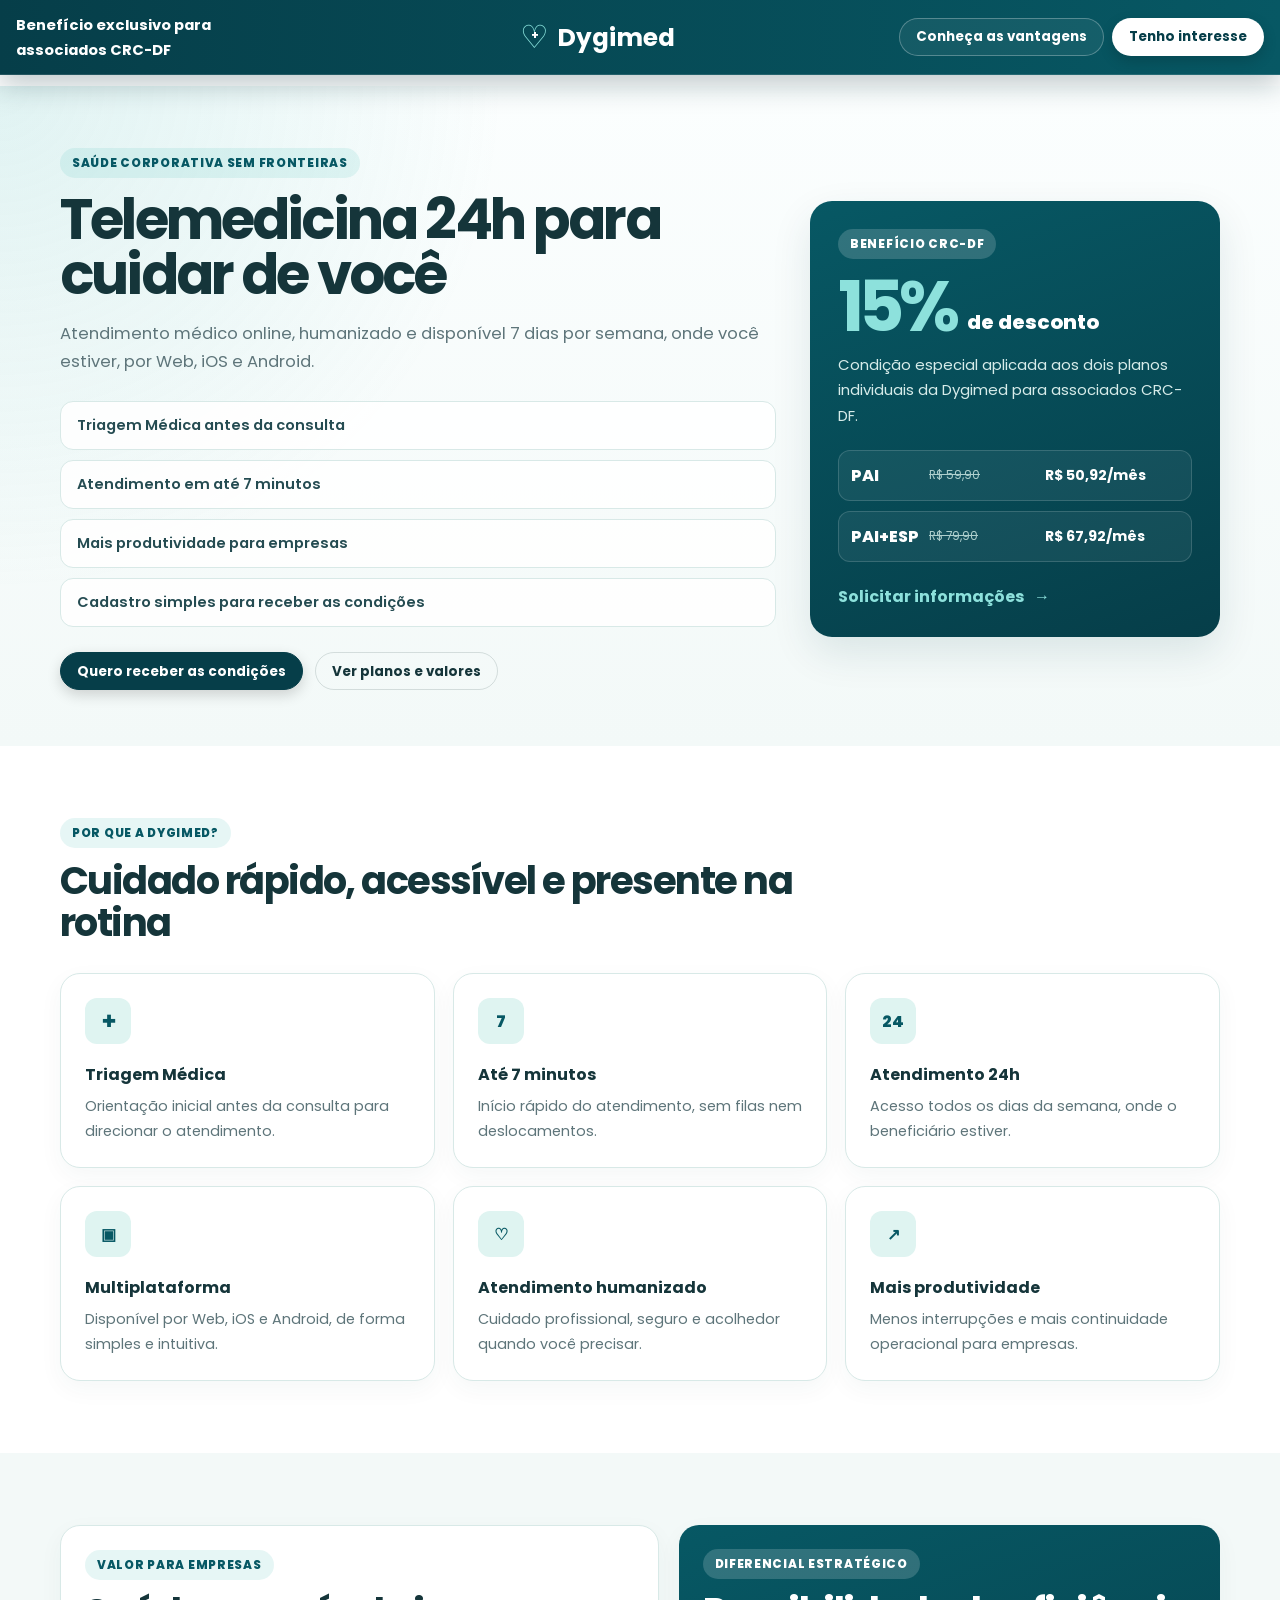
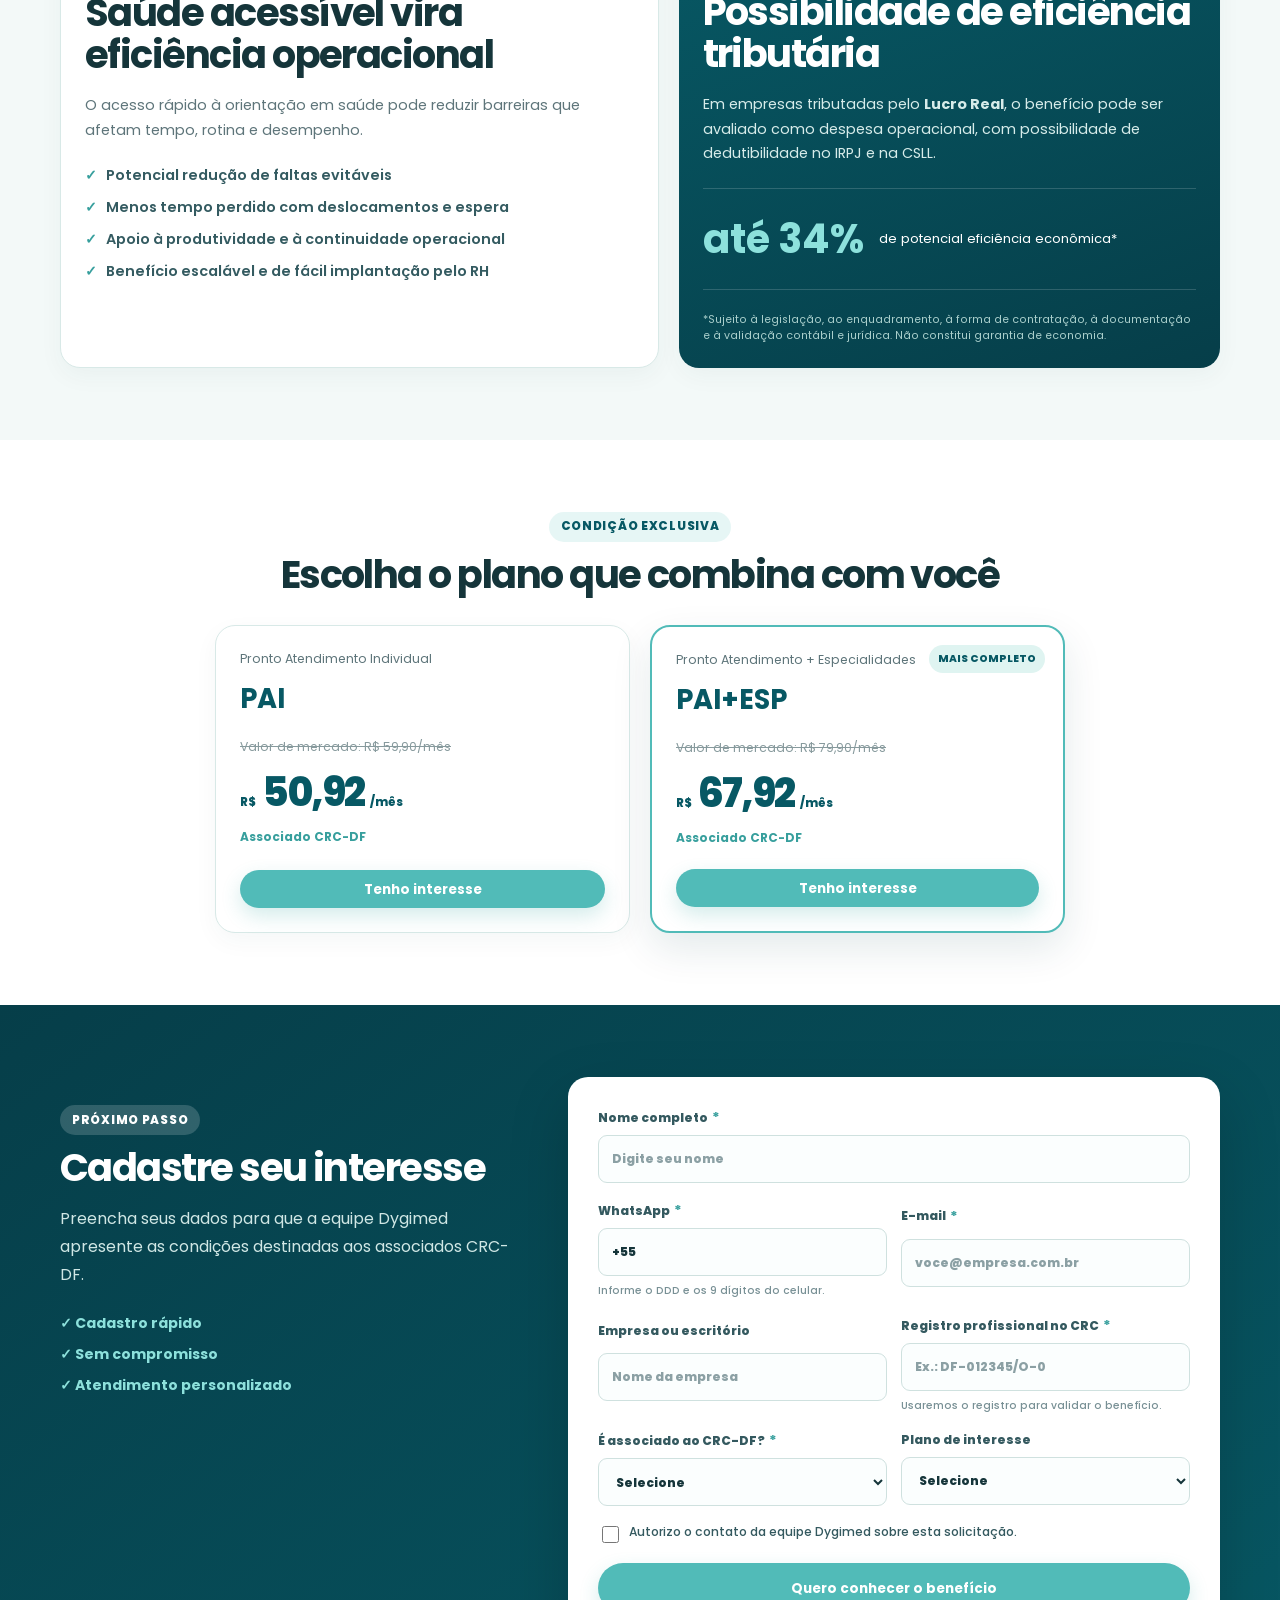
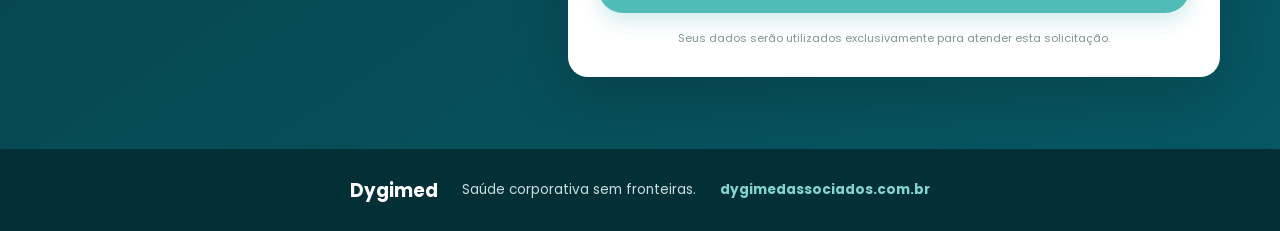
==== index.html @ 3da661e1 "Add files via upload" ====
<!DOCTYPE html>
<html lang="pt-BR">
<head>
  <meta charset="UTF-8" />
  <meta name="viewport" content="width=device-width, initial-scale=1.0" />
  <meta name="description" content="Telemedicina Dygimed 24h com benefício exclusivo para associados CRC-DF." />
  <title>Dygimed | Benefício exclusivo CRC-DF</title>
  <link rel="preconnect" href="https://fonts.googleapis.com">
  <link rel="preconnect" href="https://fonts.gstatic.com" crossorigin>
  <link href="https://fonts.googleapis.com/css2?family=Poppins:wght@400;500;600;700;800&display=swap" rel="stylesheet">
  <link rel="stylesheet" href="styles.css" />
</head>
<body>
  <header class="topbar">
    <div class="topbar__inner">
      <div class="topbar__left">
        <span class="topbar__title">Benefício exclusivo para associados CRC-DF</span>
      </div>

      <a class="dygimed-logo" href="#inicio" aria-label="Dygimed - início">
        <span class="dygimed-logo__symbol" aria-hidden="true">♡<b>+</b></span>
        <strong>Dygimed</strong>
      </a>

      <div class="topbar__actions">
        <a class="btn btn--ghost" href="#vantagens">Conheça as vantagens</a>
        <a class="btn btn--primary" href="#cadastro">Tenho interesse</a>
      </div>
    </div>
  </header>

  <main>
    <section class="hero" id="inicio">
      <div class="container hero__grid">
        <div class="hero__content">
          <span class="hero__tag">Saúde corporativa sem fronteiras</span>
          <h1>Telemedicina 24h para cuidar de você</h1>
          <p class="hero__lead">
            Atendimento médico online, humanizado e disponível 7 dias por semana, onde você estiver, por Web, iOS e Android.
          </p>

          <div class="hero__bullets">
            <button class="bullet bullet--interactive" data-modal="modal-atendimento" type="button">Triagem Médica antes da consulta</button>
            <button class="bullet bullet--interactive" data-modal="modal-rapidez" type="button">Atendimento em até 7 minutos</button>
            <button class="bullet bullet--interactive" data-modal="modal-empresas" type="button">Mais produtividade para empresas</button>
            <a class="bullet bullet--link" href="#cadastro">Cadastro simples para receber as condições</a>
          </div>

          <div class="hero__cta">
            <a class="btn btn--primary" href="#cadastro">Quero receber as condições</a>
            <a class="btn btn--ghost-dark" href="#planos">Ver planos e valores</a>
          </div>
        </div>

        <aside class="hero__panel hero__panel--highlight">
          <span class="panel__label panel__label--light">Benefício CRC-DF</span>
          <div class="discount-head"><strong>15%</strong><span>de desconto</span></div>
          <p>Condição especial aplicada aos dois planos individuais da Dygimed para associados CRC-DF.</p>
          <div class="mini-prices">
            <div><span>PAI</span><del>R$ 59,90</del><strong>R$ 50,92/mês</strong></div>
            <div><span>PAI+ESP</span><del>R$ 79,90</del><strong>R$ 67,92/mês</strong></div>
          </div>
          <a class="text-link text-link--light text-link--arrow" href="#cadastro">Solicitar informações <span aria-hidden="true">→</span></a>
        </aside>
      </div>
    </section>

    <section class="section" id="vantagens">
      <div class="container">
        <div class="section-heading">
          <span class="section-tag">Por que a Dygimed?</span>
          <h2>Cuidado rápido, acessível e presente na rotina</h2>
        </div>
        <div class="cards cards--six">
          <article class="card"><span class="card__icon">✚</span><h3>Triagem Médica</h3><p>Orientação inicial antes da consulta para direcionar o atendimento.</p></article>
          <article class="card"><span class="card__icon">7</span><h3>Até 7 minutos</h3><p>Início rápido do atendimento, sem filas nem deslocamentos.</p></article>
          <article class="card"><span class="card__icon">24</span><h3>Atendimento 24h</h3><p>Acesso todos os dias da semana, onde o beneficiário estiver.</p></article>
          <article class="card"><span class="card__icon">▣</span><h3>Multiplataforma</h3><p>Disponível por Web, iOS e Android, de forma simples e intuitiva.</p></article>
          <article class="card"><span class="card__icon">♡</span><h3>Atendimento humanizado</h3><p>Cuidado profissional, seguro e acolhedor quando você precisar.</p></article>
          <article class="card"><span class="card__icon">↗</span><h3>Mais produtividade</h3><p>Menos interrupções e mais continuidade operacional para empresas.</p></article>
        </div>
      </div>
    </section>

    <section class="section section--light" id="empresas">
      <div class="container feature-grid">
        <article class="feature-card">
          <span class="section-tag">Valor para empresas</span>
          <h2>Saúde acessível vira eficiência operacional</h2>
          <p>O acesso rápido à orientação em saúde pode reduzir barreiras que afetam tempo, rotina e desempenho.</p>
          <ul class="check-list">
            <li>Potencial redução de faltas evitáveis</li>
            <li>Menos tempo perdido com deslocamentos e espera</li>
            <li>Apoio à produtividade e à continuidade operacional</li>
            <li>Benefício escalável e de fácil implantação pelo RH</li>
          </ul>
        </article>

        <article class="feature-card feature-card--tax">
          <span class="panel__label panel__label--light">Diferencial estratégico</span>
          <h2>Possibilidade de eficiência tributária</h2>
          <p>Em empresas tributadas pelo <strong>Lucro Real</strong>, o benefício pode ser avaliado como despesa operacional, com possibilidade de dedutibilidade no IRPJ e na CSLL.</p>
          <div class="tax-value"><strong>até 34%</strong><span>de potencial eficiência econômica*</span></div>
          <small>*Sujeito à legislação, ao enquadramento, à forma de contratação, à documentação e à validação contábil e jurídica. Não constitui garantia de economia.</small>
        </article>
      </div>
    </section>

    <section class="section" id="planos">
      <div class="container">
        <div class="section-heading section-heading--center">
          <span class="section-tag">Condição exclusiva</span>
          <h2>Escolha o plano que combina com você</h2>
        </div>
        <div class="plans">
          <article class="plan-card"><span>Pronto Atendimento Individual</span><h3>PAI</h3><del>Valor de mercado: R$ 59,90/mês</del><div class="plan-price"><small>R$</small> 50,92 <small>/mês</small></div><b>Associado CRC-DF</b><a class="btn btn--accent" href="#cadastro" data-plan="PAI">Tenho interesse</a></article>
          <article class="plan-card plan-card--featured"><span class="plan-card__tag">Mais completo</span><span>Pronto Atendimento + Especialidades</span><h3>PAI+ESP</h3><del>Valor de mercado: R$ 79,90/mês</del><div class="plan-price"><small>R$</small> 67,92 <small>/mês</small></div><b>Associado CRC-DF</b><a class="btn btn--accent" href="#cadastro" data-plan="PAI+ESP">Tenho interesse</a></article>
        </div>
      </div>
    </section>

    <section class="section section--form" id="cadastro">
      <div class="container form-grid">
        <div class="form-copy">
          <span class="panel__label panel__label--light">Próximo passo</span>
          <h2>Cadastre seu interesse</h2>
          <p>Preencha seus dados para que a equipe Dygimed apresente as condições destinadas aos associados CRC-DF.</p>
          <div class="form-benefits"><span>✓ Cadastro rápido</span><span>✓ Sem compromisso</span><span>✓ Atendimento personalizado</span></div>
        </div>

        <form class="lead-form" id="lead-form" action="https://formspree.io/f/mzdyvglq" method="POST" novalidate>
          <input type="hidden" name="origem" value="Landing Page Dygimed - CRC-DF">
          <input type="hidden" name="_subject" value="Novo interesse Dygimed - CRC-DF">

          <label class="form-field" for="nome">
            <span class="field-label">Nome completo <b aria-hidden="true">*</b></span>
            <input id="nome" type="text" name="nome" autocomplete="name" required minlength="3" placeholder="Digite seu nome" aria-describedby="nome-erro">
            <span class="field-error" id="nome-erro" aria-live="polite"></span>
          </label>

          <div class="field-row">
            <label class="form-field" for="whatsapp">
              <span class="field-label">WhatsApp <b aria-hidden="true">*</b></span>
              <input id="whatsapp" type="tel" name="whatsapp" autocomplete="tel" inputmode="numeric" required maxlength="19" value="+55 " placeholder="+55 (61) 99999-9999" aria-describedby="whatsapp-ajuda whatsapp-erro">
              <span class="field-hint" id="whatsapp-ajuda">Informe o DDD e os 9 dígitos do celular.</span>
              <span class="field-error" id="whatsapp-erro" aria-live="polite"></span>
            </label>

            <label class="form-field" for="email">
              <span class="field-label">E-mail <b aria-hidden="true">*</b></span>
              <input id="email" type="email" name="email" autocomplete="email" inputmode="email" autocapitalize="none" spellcheck="false" required placeholder="voce@empresa.com.br" aria-describedby="email-erro">
              <span class="field-error" id="email-erro" aria-live="polite"></span>
            </label>
          </div>

          <div class="field-row">
            <label class="form-field" for="empresa">
              <span class="field-label">Empresa ou escritório</span>
              <input id="empresa" type="text" name="empresa" autocomplete="organization" placeholder="Nome da empresa">
            </label>

            <label class="form-field" for="registro_crc">
              <span class="field-label">Registro profissional no CRC <b aria-hidden="true">*</b></span>
              <input id="registro_crc" type="text" name="registro_crc" required maxlength="24" autocapitalize="characters" placeholder="Ex.: DF-012345/O-0" aria-describedby="registro_crc-ajuda registro_crc-erro">
              <span class="field-hint" id="registro_crc-ajuda">Usaremos o registro para validar o benefício.</span>
              <span class="field-error" id="registro_crc-erro" aria-live="polite"></span>
            </label>
          </div>

          <div class="field-row">
            <label class="form-field" for="associado_crcdf">
              <span class="field-label">É associado ao CRC-DF? <b aria-hidden="true">*</b></span>
              <select id="associado_crcdf" name="associado_crcdf" required aria-describedby="associado_crcdf-erro">
                <option value="">Selecione</option>
                <option value="Sim">Sim</option>
                <option value="Não">Não</option>
              </select>
              <span class="field-error" id="associado_crcdf-erro" aria-live="polite"></span>
            </label>

            <label class="form-field" for="plano_interesse">
              <span class="field-label">Plano de interesse</span>
              <select id="plano_interesse" name="plano_interesse">
                <option value="Selecione">Selecione</option>
                <option value="PAI">PAI</option>
                <option value="PAI+ESP">PAI + ESP</option>
              </select>
            </label>
          </div>

          <label class="consent form-field" for="consentimento">
            <input id="consentimento" type="checkbox" name="consentimento" value="Autorizado" required aria-describedby="consentimento-erro">
            <span>Autorizo o contato da equipe Dygimed sobre esta solicitação.</span>
            <span class="field-error consent__error" id="consentimento-erro" aria-live="polite"></span>
          </label>

          <button class="btn btn--submit" type="submit" data-default-text="Quero conhecer o benefício">
            <span class="submit-label">Quero conhecer o benefício</span>
            <span class="submit-spinner" aria-hidden="true"></span>
          </button>

          <div class="form-status" id="form-status" role="status" aria-live="polite" hidden></div>
          <p class="privacy">Seus dados serão utilizados exclusivamente para atender esta solicitação.</p>
        </form>
      </div>
    </section>

    <footer class="footer"><strong>Dygimed</strong><span>Saúde corporativa sem fronteiras.</span><a href="https://dygimedassociados.com.br">dygimedassociados.com.br</a></footer>

    <div class="modal-overlay" id="modal-overlay"></div>
    <div class="modal-card" id="modal-atendimento" aria-hidden="true" role="dialog" aria-modal="true"><h3>Triagem Médica antes da consulta</h3><p>O beneficiário recebe uma orientação inicial para que a necessidade seja compreendida e direcionada com mais segurança antes do atendimento médico.</p><div class="modal-card__footer"><a class="btn btn--accent" href="#cadastro">Tenho interesse</a><button class="btn btn--ghost-dark modal-close-btn" type="button">Fechar</button></div></div>
    <div class="modal-card" id="modal-rapidez" aria-hidden="true" role="dialog" aria-modal="true"><h3>Atendimento em até 7 minutos</h3><p>A Dygimed facilita o acesso ao cuidado com início rápido do atendimento, sem filas presenciais e sem deslocamentos desnecessários.</p><div class="modal-card__footer"><a class="btn btn--accent" href="#cadastro">Tenho interesse</a><button class="btn btn--ghost-dark modal-close-btn" type="button">Fechar</button></div></div>
    <div class="modal-card" id="modal-empresas" aria-hidden="true" role="dialog" aria-modal="true"><h3>Mais produtividade para empresas</h3><p>O acesso rápido à orientação em saúde ajuda a reduzir interrupções, tempo perdido e barreiras que afetam a continuidade operacional.</p><div class="modal-card__footer"><a class="btn btn--accent" href="#cadastro">Tenho interesse</a><button class="btn btn--ghost-dark modal-close-btn" type="button">Fechar</button></div></div>
  </main>
  <script src="script.js"></script>
</body>
</html>
---- styles.css ----
:root{--deep:#063e49;--petrol:#075864;--teal:#51bbb8;--teal-dark:#379f9d;--mint:#dff4f1;--text:#15353a;--muted:#5e757a;--white:#fff;--bg:#f3f9f8;--line:#d8e9e7;--danger:#b42318;--danger-bg:#fef3f2;--success:#067647;--success-bg:#ecfdf3;--shadow:0 16px 40px rgba(2,62,70,.11)}
*{box-sizing:border-box}html{scroll-behavior:smooth}body{margin:0;padding-top:86px;font-family:"Poppins",sans-serif;color:var(--text);background:#fff}a{text-decoration:none;color:inherit}button,input,select{font:inherit}img{max-width:100%;display:block}.container{width:min(1160px,calc(100% - 32px));margin:0 auto}
.topbar{position:fixed;inset:0 0 auto;z-index:1000;background:linear-gradient(90deg,var(--deep),var(--petrol));border-bottom:1px solid rgba(255,255,255,.12);box-shadow:0 10px 28px rgba(1,45,52,.25)}.topbar__inner{width:min(1280px,calc(100% - 32px));min-height:74px;margin:auto;display:grid;grid-template-columns:minmax(220px,280px) 1fr auto;align-items:center;gap:18px;padding:10px 0}.topbar__title{color:#fff;font-size:.92rem;font-weight:700}.dygimed-logo{justify-self:center;display:flex;align-items:center;gap:8px;color:#fff;font-size:1.55rem}.dygimed-logo__symbol{position:relative;color:#86ded9;font-size:2rem;line-height:1}.dygimed-logo__symbol b{position:absolute;left:11px;top:9px;color:#fff;font-size:.72rem}.topbar__actions{display:flex;gap:8px}
.btn{display:inline-flex;align-items:center;justify-content:center;min-height:38px;padding:0 16px;border-radius:999px;border:1px solid transparent;font-size:.84rem;font-weight:700;line-height:1;white-space:nowrap;cursor:pointer;transition:.18s}.btn:hover{transform:translateY(-1px)}.btn--primary{background:#fff;color:var(--deep);box-shadow:0 5px 14px rgba(0,0,0,.16)}.btn--ghost{border-color:rgba(255,255,255,.28);color:#fff;background:rgba(255,255,255,.06)}.btn--ghost-dark{border-color:rgba(21,53,58,.15);color:var(--text);background:transparent}.btn--accent,.btn--submit{background:var(--teal);color:#fff;box-shadow:0 8px 20px rgba(40,160,157,.2)}
.hero{padding:62px 0 56px;background:radial-gradient(circle at 0 0,rgba(81,187,184,.16),transparent 35%),linear-gradient(180deg,#fbfefe,var(--bg))}.hero__grid{display:grid;grid-template-columns:minmax(0,1.15fr) minmax(320px,410px);gap:34px;align-items:center}.hero__tag,.section-tag,.panel__label{display:inline-flex;align-items:center;min-height:30px;padding:0 12px;border-radius:999px;background:rgba(81,187,184,.14);color:var(--petrol);font-size:.74rem;font-weight:800;text-transform:uppercase;letter-spacing:.06em}.panel__label--light{background:rgba(255,255,255,.17);color:#fff}.hero h1{font-size:clamp(2.35rem,4.4vw,4.8rem);line-height:.98;letter-spacing:-.05em;margin:14px 0 18px;max-width:760px}.hero__lead{font-size:1.03rem;line-height:1.7;margin:0;max-width:700px;color:var(--muted)}.hero__bullets{display:grid;gap:10px;margin:25px 0}.bullet{width:100%;padding:13px 16px;border-radius:13px;border:1px solid var(--line);background:rgba(255,255,255,.9);font-size:.91rem;font-weight:600;color:#254c52;text-align:left}.bullet--interactive{cursor:pointer;transition:.18s}.bullet--interactive:hover,.bullet--link:hover{transform:translateY(-1px);box-shadow:0 10px 22px rgba(2,75,83,.07);border-color:rgba(81,187,184,.55)}.bullet--link{display:block}.hero__cta{display:flex;gap:12px;flex-wrap:wrap}.hero__cta .btn--primary{background:var(--deep);color:#fff;border-color:var(--deep)}
.hero__panel{border-radius:22px;padding:28px;box-shadow:var(--shadow)}.hero__panel--highlight{background:linear-gradient(160deg,var(--petrol),var(--deep));color:#fff}.discount-head{display:flex;align-items:end;gap:12px;margin:18px 0 12px}.discount-head strong{font-size:4.4rem;line-height:.85;color:#8de1dc;letter-spacing:-.07em}.discount-head span{font-size:1.25rem;font-weight:800}.hero__panel p{font-size:.93rem;line-height:1.7;color:#d7ecea}.mini-prices{display:grid;gap:10px;margin:22px 0}.mini-prices>div{display:grid;grid-template-columns:70px 1fr 1.25fr;align-items:center;gap:8px;padding:12px;border:1px solid rgba(255,255,255,.15);border-radius:12px;background:rgba(255,255,255,.06)}.mini-prices span{font-weight:800}.mini-prices del{font-size:.74rem;color:#aecfcd}.mini-prices strong{font-size:.88rem;color:#fff}.text-link{font-weight:700}.text-link--light{color:#8de1dc}.text-link--arrow{display:inline-flex;align-items:center;gap:10px}
.section{padding:72px 0}.section--light{background:var(--bg)}.section-heading{max-width:760px;margin-bottom:30px}.section-heading--center{text-align:center;margin-left:auto;margin-right:auto}.section-heading h2,.feature-card h2,.form-copy h2{margin:12px 0 0;font-size:clamp(1.7rem,3vw,3rem);line-height:1.08;letter-spacing:-.04em}.cards{display:grid;gap:18px}.cards--six{grid-template-columns:repeat(3,minmax(0,1fr))}.card,.feature-card,.plan-card{background:#fff;border:1px solid var(--line);border-radius:20px;padding:24px;box-shadow:0 8px 24px rgba(2,62,70,.045)}.card__icon{width:46px;height:46px;border-radius:12px;background:var(--mint);display:grid;place-items:center;color:var(--petrol);font-weight:800}.card h3{margin:18px 0 7px;font-size:1rem}.card p,.feature-card p{margin:0;color:var(--muted);font-size:.9rem;line-height:1.7}.feature-grid{display:grid;grid-template-columns:1.05fr .95fr;gap:20px}.feature-card h2{margin-bottom:18px}.check-list{list-style:none;padding:0;margin:23px 0 0;display:grid;gap:11px;color:#345b61;font-size:.9rem;font-weight:600}.check-list li:before{content:"✓";color:var(--teal-dark);margin-right:9px}.feature-card--tax{background:linear-gradient(160deg,var(--petrol),var(--deep));color:#fff;border:0}.feature-card--tax h2{color:#fff}.feature-card--tax p{color:#d7ecea}.tax-value{display:flex;align-items:center;gap:15px;padding:20px 0;margin:22px 0;border-top:1px solid rgba(255,255,255,.16);border-bottom:1px solid rgba(255,255,255,.16)}.tax-value strong{font-size:2.5rem;color:#8de1dc;white-space:nowrap}.tax-value span{font-size:.82rem}.feature-card--tax small{display:block;color:#a9cecb;font-size:.67rem;line-height:1.5}
.plans{max-width:850px;margin:auto;display:grid;grid-template-columns:1fr 1fr;gap:20px}.plan-card{display:flex;flex-direction:column;position:relative}.plan-card--featured{border:2px solid var(--teal);box-shadow:var(--shadow)}.plan-card__tag{position:absolute;right:18px;top:18px;padding:6px 9px;border-radius:999px;background:var(--mint);color:var(--petrol);font-size:.65rem;font-weight:800;text-transform:uppercase}.plan-card>span:not(.plan-card__tag){font-size:.78rem;color:var(--muted)}.plan-card h3{font-size:1.7rem;margin:10px 0 18px;color:var(--petrol)}.plan-card del{font-size:.77rem;color:#879a9d}.plan-price{font-size:2.5rem;font-weight:800;color:var(--petrol);letter-spacing:-.05em;margin:6px 0}.plan-price small{font-size:.72rem;letter-spacing:0}.plan-card>b{font-size:.75rem;color:var(--teal-dark);margin-bottom:22px}.plan-card .btn{margin-top:auto}
.section--form{background:linear-gradient(145deg,var(--deep),var(--petrol));color:#fff}.form-grid{display:grid;grid-template-columns:.82fr 1.18fr;gap:55px;align-items:start}.form-copy{padding-top:28px}.form-copy p{color:#d0e7e5;line-height:1.75}.form-benefits{display:grid;gap:10px;margin-top:24px;color:#8de1dc;font-size:.88rem;font-weight:700}.lead-form{background:#fff;color:var(--text);border-radius:20px;padding:30px;display:grid;gap:17px;box-shadow:0 22px 60px rgba(0,0,0,.18)}.lead-form label{display:grid;gap:7px;color:#34595f;font-size:.76rem;font-weight:800}.field-label{display:flex;align-items:center;gap:4px}.field-label b{color:var(--teal-dark);font-size:.9rem}.lead-form input,.lead-form select{width:100%;height:48px;padding:0 13px;border:1px solid #cfe1df;border-radius:9px;background:#fbfefe;color:var(--text);outline:none;transition:border-color .18s,box-shadow .18s,background .18s}.lead-form input::placeholder{color:#8ba0a4}.lead-form input:focus,.lead-form select:focus{border-color:var(--teal);box-shadow:0 0 0 3px rgba(81,187,184,.14);background:#fff}.field-row{display:grid;grid-template-columns:1fr 1fr;gap:14px}.field-hint{color:#789095;font-size:.65rem;font-weight:500;line-height:1.45}.field-error{display:none;color:var(--danger);font-size:.66rem;font-weight:600;line-height:1.4}.form-field.has-error .field-error{display:block}.form-field.has-error input:not([type="checkbox"]),.form-field.has-error select{border-color:#f04438;background:#fffafa;box-shadow:0 0 0 3px rgba(240,68,56,.08)}.form-field.has-success input:not([type="checkbox"]),.form-field.has-success select{border-color:#6bc5a0;background:#fbfffd}.consent{grid-template-columns:auto 1fr!important;align-items:start!important;font-weight:500!important;line-height:1.5}.consent input{width:17px;height:17px;accent-color:var(--teal-dark)}.consent__error{grid-column:1/-1}.consent.has-error>span:not(.field-error){color:var(--danger)}.btn--submit{position:relative;width:100%;min-height:50px;border:0}.btn--submit:disabled{cursor:wait;opacity:.82;transform:none}.submit-spinner{display:none;width:18px;height:18px;margin-left:10px;border:2px solid rgba(255,255,255,.45);border-top-color:#fff;border-radius:50%;animation:submit-spin .75s linear infinite}.btn--submit.is-loading .submit-spinner{display:block}.form-status{padding:14px 16px;border:1px solid transparent;border-radius:11px;font-size:.78rem;line-height:1.55}.form-status strong{display:block;margin-bottom:2px}.form-status--success{color:var(--success);background:var(--success-bg);border-color:#abefc6}.form-status--error{color:var(--danger);background:var(--danger-bg);border-color:#fecdca}.privacy{text-align:center!important;color:#809699!important;font-size:.69rem!important;margin:0!important}@keyframes submit-spin{to{transform:rotate(360deg)}}
.footer{min-height:82px;padding:20px 5vw;background:#032f37;color:#c8dfdd;display:flex;align-items:center;justify-content:center;gap:24px;flex-wrap:wrap;font-size:.85rem}.footer strong{color:#fff;font-size:1.15rem}.footer a{color:#82d5d0;font-weight:700}.modal-overlay{position:fixed;inset:0;background:rgba(1,30,35,.56);backdrop-filter:blur(6px);opacity:0;visibility:hidden;transition:.22s;z-index:1200}.modal-overlay.is-active{opacity:1;visibility:visible}.modal-card{position:fixed;top:50%;left:50%;width:min(660px,calc(100% - 32px));max-height:calc(100vh - 60px);overflow:auto;background:#fff;border:1px solid var(--line);border-radius:22px;padding:28px;box-shadow:0 30px 80px rgba(1,45,52,.24);transform:translate(-50%,-46%) scale(.98);opacity:0;visibility:hidden;transition:.24s;z-index:1300}.modal-card.is-active{opacity:1;visibility:visible;transform:translate(-50%,-50%) scale(1)}.modal-card h3{font-size:1.7rem;margin:0 0 12px;color:var(--deep)}.modal-card p{color:var(--muted);line-height:1.75}.modal-card__footer{display:flex;gap:10px;margin-top:20px}.modal-open{overflow:hidden}
@media(max-width:980px){body{padding-top:132px}.topbar__inner{grid-template-columns:1fr;justify-items:center;text-align:center;gap:9px;padding:12px 0}.hero__grid,.feature-grid,.form-grid{grid-template-columns:1fr}.cards--six{grid-template-columns:1fr 1fr}.hero{padding-top:45px}}
@media(max-width:640px){body{padding-top:164px}.container{width:min(100% - 24px,1160px)}.topbar__actions{flex-wrap:wrap;justify-content:center}.hero h1{font-size:2.65rem}.discount-head strong{font-size:3.5rem}.mini-prices>div{grid-template-columns:55px 1fr}.mini-prices strong{grid-column:1/-1}.cards--six,.plans,.field-row{grid-template-columns:1fr}.section{padding:58px 0}.feature-card,.card,.plan-card,.lead-form{padding:21px}.tax-value{align-items:start;flex-direction:column}.form-copy{padding-top:0}.modal-card{width:calc(100% - 20px);padding:22px 18px}.modal-card__footer{flex-direction:column}.modal-card__footer .btn{width:100%}}
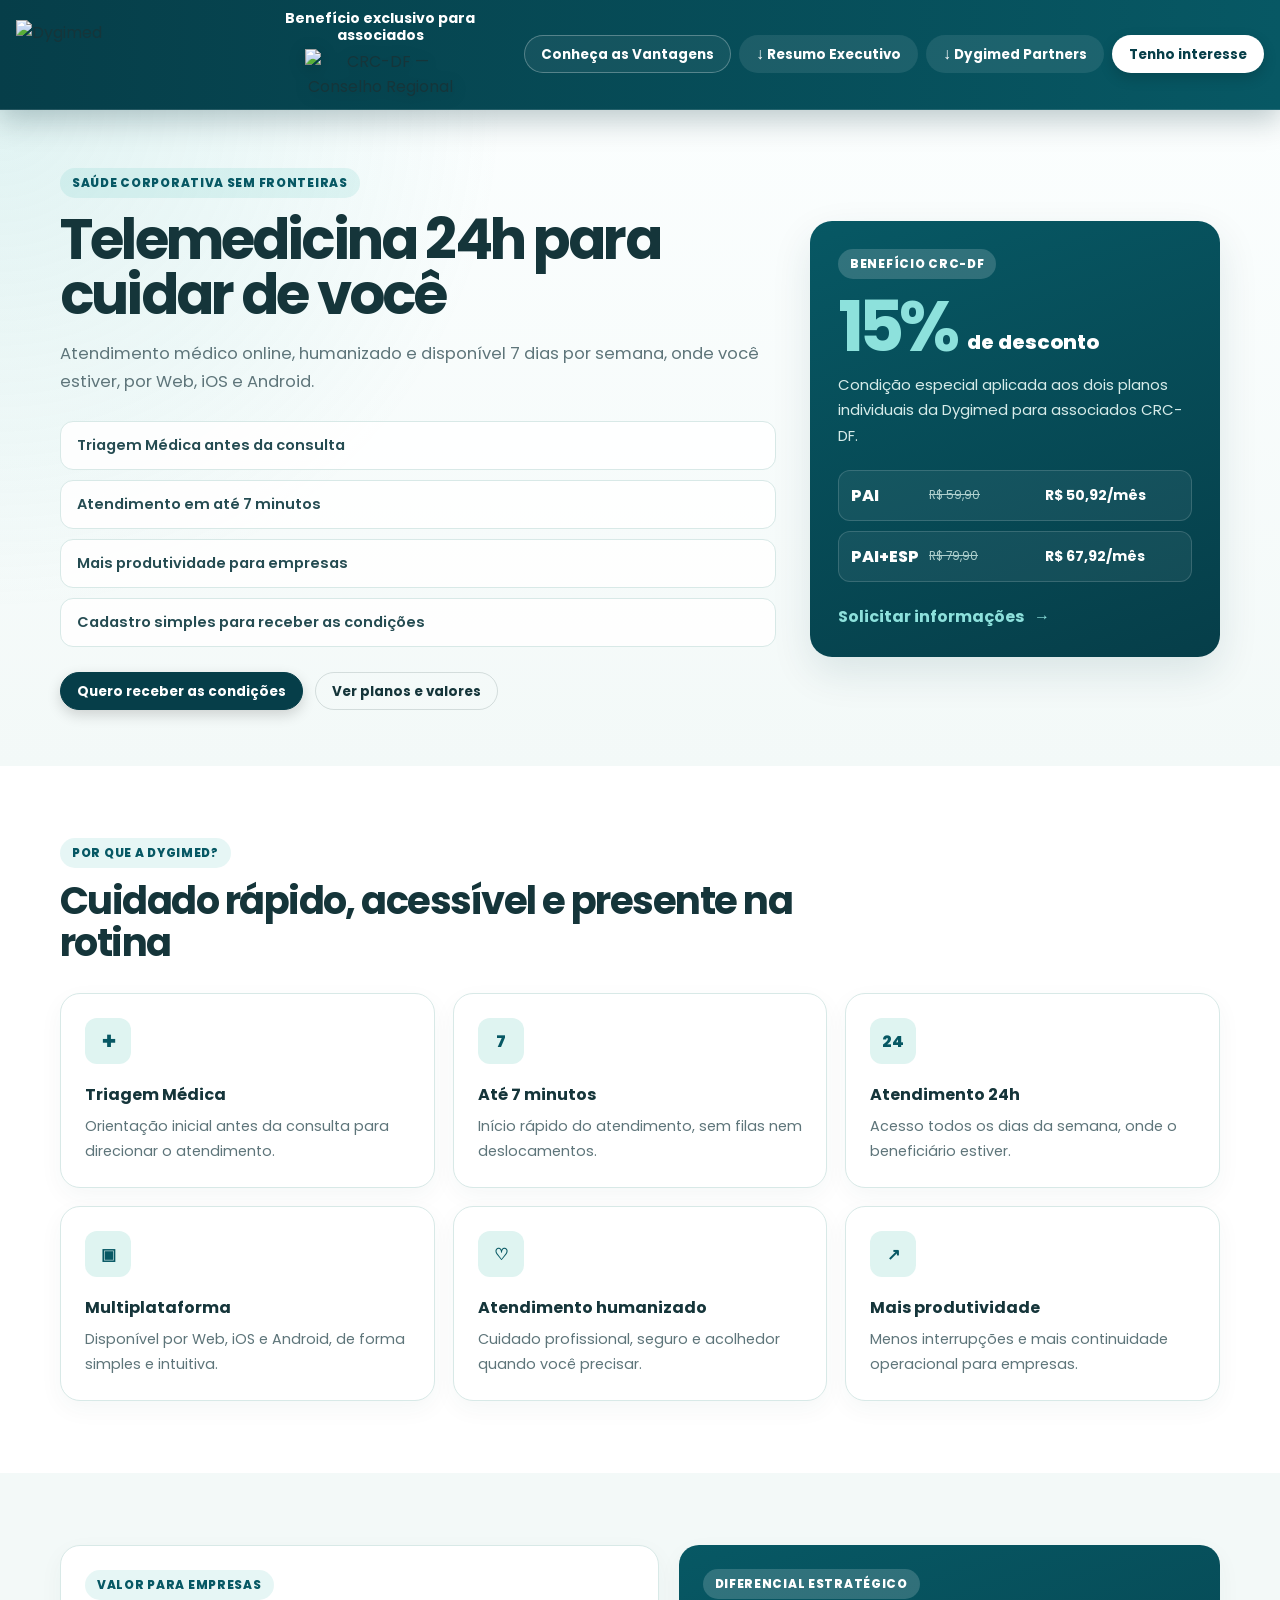
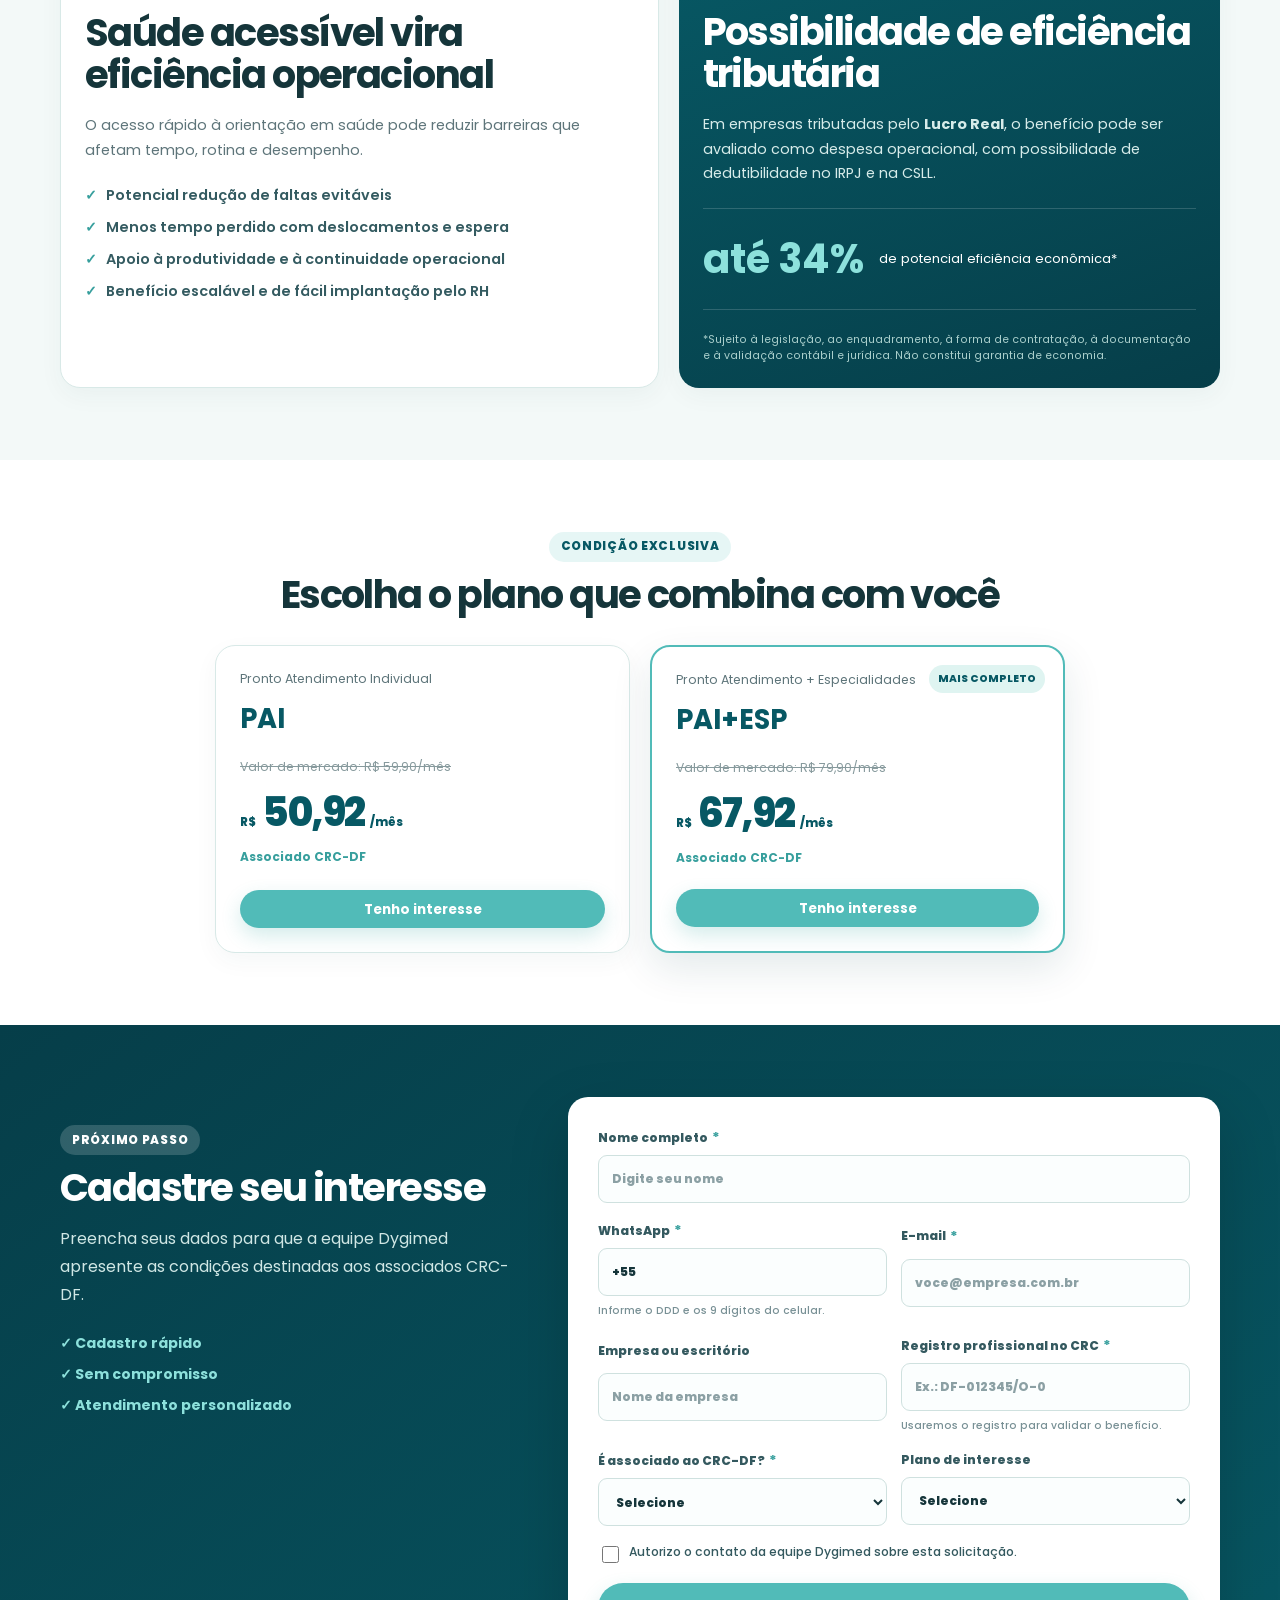
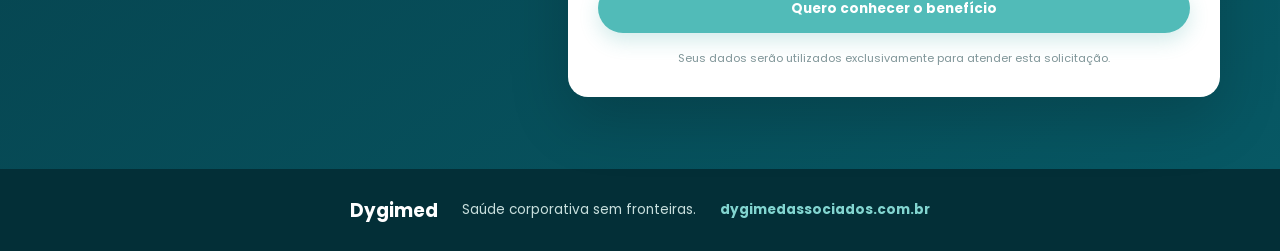
==== commit 91baad77: "Add files via upload" ====
--- a/index.html
+++ b/index.html
@@ -13,17 +13,23 @@
 <body>
   <header class="topbar">
     <div class="topbar__inner">
-      <div class="topbar__left">
-        <span class="topbar__title">Benefício exclusivo para associados CRC-DF</span>
-      </div>
-
       <a class="dygimed-logo" href="#inicio" aria-label="Dygimed - início">
-        <span class="dygimed-logo__symbol" aria-hidden="true">♡<b>+</b></span>
-        <strong>Dygimed</strong>
+        <img src="assets/logo-dygimed-topo.png" alt="Dygimed" width="1015" height="321">
       </a>
 
+      <div class="topbar__benefit" aria-label="Benefício exclusivo para associados do CRC-DF">
+        <strong>Benefício exclusivo para associados</strong>
+        <img src="assets/logo-crcdf.webp" alt="CRC-DF — Conselho Regional de Contabilidade do Distrito Federal" width="300" height="100">
+      </div>
+
       <div class="topbar__actions">
-        <a class="btn btn--ghost" href="#vantagens">Conheça as vantagens</a>
+        <a class="btn btn--ghost" href="#vantagens">Conheça as Vantagens</a>
+        <a class="btn btn--download" href="downloads/Resumo_Executivo_Dygimed_Assoc_CRC-DF.pdf" download="Resumo_Executivo_Dygimed_Assoc_CRC-DF.pdf" aria-label="Baixar o Resumo Executivo da Dygimed em PDF">
+          <span aria-hidden="true">↓</span> Resumo Executivo
+        </a>
+        <a class="btn btn--download" href="downloads/Dygimed_Partners_Assoc_CRC-DF.pdf" download="Dygimed_Partners_Assoc_CRC-DF.pdf" aria-label="Baixar a apresentação Dygimed Partners em PDF">
+          <span aria-hidden="true">↓</span> Dygimed Partners
+        </a>
         <a class="btn btn--primary" href="#cadastro">Tenho interesse</a>
       </div>
     </div>
--- a/styles.css
+++ b/styles.css
@@ -1,6 +1,6 @@
 :root{--deep:#063e49;--petrol:#075864;--teal:#51bbb8;--teal-dark:#379f9d;--mint:#dff4f1;--text:#15353a;--muted:#5e757a;--white:#fff;--bg:#f3f9f8;--line:#d8e9e7;--danger:#b42318;--danger-bg:#fef3f2;--success:#067647;--success-bg:#ecfdf3;--shadow:0 16px 40px rgba(2,62,70,.11)}
-*{box-sizing:border-box}html{scroll-behavior:smooth}body{margin:0;padding-top:86px;font-family:"Poppins",sans-serif;color:var(--text);background:#fff}a{text-decoration:none;color:inherit}button,input,select{font:inherit}img{max-width:100%;display:block}.container{width:min(1160px,calc(100% - 32px));margin:0 auto}
-.topbar{position:fixed;inset:0 0 auto;z-index:1000;background:linear-gradient(90deg,var(--deep),var(--petrol));border-bottom:1px solid rgba(255,255,255,.12);box-shadow:0 10px 28px rgba(1,45,52,.25)}.topbar__inner{width:min(1280px,calc(100% - 32px));min-height:74px;margin:auto;display:grid;grid-template-columns:minmax(220px,280px) 1fr auto;align-items:center;gap:18px;padding:10px 0}.topbar__title{color:#fff;font-size:.92rem;font-weight:700}.dygimed-logo{justify-self:center;display:flex;align-items:center;gap:8px;color:#fff;font-size:1.55rem}.dygimed-logo__symbol{position:relative;color:#86ded9;font-size:2rem;line-height:1}.dygimed-logo__symbol b{position:absolute;left:11px;top:9px;color:#fff;font-size:.72rem}.topbar__actions{display:flex;gap:8px}
+*{box-sizing:border-box}html{scroll-behavior:smooth}body{margin:0;padding-top:106px;font-family:"Poppins",sans-serif;color:var(--text);background:#fff}a{text-decoration:none;color:inherit}button,input,select{font:inherit}img{max-width:100%;display:block}.container{width:min(1160px,calc(100% - 32px));margin:0 auto}
+.topbar{position:fixed;inset:0 0 auto;z-index:1000;background:linear-gradient(90deg,var(--deep),var(--petrol));border-bottom:1px solid rgba(255,255,255,.12);box-shadow:0 10px 28px rgba(1,45,52,.25)}.topbar__inner{width:min(1380px,calc(100% - 32px));min-height:94px;margin:auto;display:grid;grid-template-columns:minmax(190px,260px) minmax(240px,1fr) auto;align-items:center;gap:24px;padding:10px 0}.dygimed-logo{justify-self:start;display:flex;align-items:center;min-width:0}.dygimed-logo img{width:min(238px,100%);height:68px;object-fit:contain;object-position:left center}.topbar__benefit{justify-self:center;display:grid;justify-items:center;gap:5px;min-width:240px;text-align:center}.topbar__benefit strong{color:#fff;font-size:.88rem;font-weight:700;line-height:1.2}.topbar__benefit img{width:150px;height:50px;object-fit:contain;filter:drop-shadow(0 3px 8px rgba(0,0,0,.18))}.topbar__actions{display:flex;align-items:center;justify-content:flex-end;gap:8px}.btn--download{border-color:rgba(255,255,255,.32);color:#fff;background:rgba(255,255,255,.09)}.btn--download span{font-size:1rem;margin-right:3px}.btn--download:hover{background:rgba(255,255,255,.16);border-color:rgba(255,255,255,.5)}
 .btn{display:inline-flex;align-items:center;justify-content:center;min-height:38px;padding:0 16px;border-radius:999px;border:1px solid transparent;font-size:.84rem;font-weight:700;line-height:1;white-space:nowrap;cursor:pointer;transition:.18s}.btn:hover{transform:translateY(-1px)}.btn--primary{background:#fff;color:var(--deep);box-shadow:0 5px 14px rgba(0,0,0,.16)}.btn--ghost{border-color:rgba(255,255,255,.28);color:#fff;background:rgba(255,255,255,.06)}.btn--ghost-dark{border-color:rgba(21,53,58,.15);color:var(--text);background:transparent}.btn--accent,.btn--submit{background:var(--teal);color:#fff;box-shadow:0 8px 20px rgba(40,160,157,.2)}
 .hero{padding:62px 0 56px;background:radial-gradient(circle at 0 0,rgba(81,187,184,.16),transparent 35%),linear-gradient(180deg,#fbfefe,var(--bg))}.hero__grid{display:grid;grid-template-columns:minmax(0,1.15fr) minmax(320px,410px);gap:34px;align-items:center}.hero__tag,.section-tag,.panel__label{display:inline-flex;align-items:center;min-height:30px;padding:0 12px;border-radius:999px;background:rgba(81,187,184,.14);color:var(--petrol);font-size:.74rem;font-weight:800;text-transform:uppercase;letter-spacing:.06em}.panel__label--light{background:rgba(255,255,255,.17);color:#fff}.hero h1{font-size:clamp(2.35rem,4.4vw,4.8rem);line-height:.98;letter-spacing:-.05em;margin:14px 0 18px;max-width:760px}.hero__lead{font-size:1.03rem;line-height:1.7;margin:0;max-width:700px;color:var(--muted)}.hero__bullets{display:grid;gap:10px;margin:25px 0}.bullet{width:100%;padding:13px 16px;border-radius:13px;border:1px solid var(--line);background:rgba(255,255,255,.9);font-size:.91rem;font-weight:600;color:#254c52;text-align:left}.bullet--interactive{cursor:pointer;transition:.18s}.bullet--interactive:hover,.bullet--link:hover{transform:translateY(-1px);box-shadow:0 10px 22px rgba(2,75,83,.07);border-color:rgba(81,187,184,.55)}.bullet--link{display:block}.hero__cta{display:flex;gap:12px;flex-wrap:wrap}.hero__cta .btn--primary{background:var(--deep);color:#fff;border-color:var(--deep)}
 .hero__panel{border-radius:22px;padding:28px;box-shadow:var(--shadow)}.hero__panel--highlight{background:linear-gradient(160deg,var(--petrol),var(--deep));color:#fff}.discount-head{display:flex;align-items:end;gap:12px;margin:18px 0 12px}.discount-head strong{font-size:4.4rem;line-height:.85;color:#8de1dc;letter-spacing:-.07em}.discount-head span{font-size:1.25rem;font-weight:800}.hero__panel p{font-size:.93rem;line-height:1.7;color:#d7ecea}.mini-prices{display:grid;gap:10px;margin:22px 0}.mini-prices>div{display:grid;grid-template-columns:70px 1fr 1.25fr;align-items:center;gap:8px;padding:12px;border:1px solid rgba(255,255,255,.15);border-radius:12px;background:rgba(255,255,255,.06)}.mini-prices span{font-weight:800}.mini-prices del{font-size:.74rem;color:#aecfcd}.mini-prices strong{font-size:.88rem;color:#fff}.text-link{font-weight:700}.text-link--light{color:#8de1dc}.text-link--arrow{display:inline-flex;align-items:center;gap:10px}
@@ -8,5 +8,7 @@
 .plans{max-width:850px;margin:auto;display:grid;grid-template-columns:1fr 1fr;gap:20px}.plan-card{display:flex;flex-direction:column;position:relative}.plan-card--featured{border:2px solid var(--teal);box-shadow:var(--shadow)}.plan-card__tag{position:absolute;right:18px;top:18px;padding:6px 9px;border-radius:999px;background:var(--mint);color:var(--petrol);font-size:.65rem;font-weight:800;text-transform:uppercase}.plan-card>span:not(.plan-card__tag){font-size:.78rem;color:var(--muted)}.plan-card h3{font-size:1.7rem;margin:10px 0 18px;color:var(--petrol)}.plan-card del{font-size:.77rem;color:#879a9d}.plan-price{font-size:2.5rem;font-weight:800;color:var(--petrol);letter-spacing:-.05em;margin:6px 0}.plan-price small{font-size:.72rem;letter-spacing:0}.plan-card>b{font-size:.75rem;color:var(--teal-dark);margin-bottom:22px}.plan-card .btn{margin-top:auto}
 .section--form{background:linear-gradient(145deg,var(--deep),var(--petrol));color:#fff}.form-grid{display:grid;grid-template-columns:.82fr 1.18fr;gap:55px;align-items:start}.form-copy{padding-top:28px}.form-copy p{color:#d0e7e5;line-height:1.75}.form-benefits{display:grid;gap:10px;margin-top:24px;color:#8de1dc;font-size:.88rem;font-weight:700}.lead-form{background:#fff;color:var(--text);border-radius:20px;padding:30px;display:grid;gap:17px;box-shadow:0 22px 60px rgba(0,0,0,.18)}.lead-form label{display:grid;gap:7px;color:#34595f;font-size:.76rem;font-weight:800}.field-label{display:flex;align-items:center;gap:4px}.field-label b{color:var(--teal-dark);font-size:.9rem}.lead-form input,.lead-form select{width:100%;height:48px;padding:0 13px;border:1px solid #cfe1df;border-radius:9px;background:#fbfefe;color:var(--text);outline:none;transition:border-color .18s,box-shadow .18s,background .18s}.lead-form input::placeholder{color:#8ba0a4}.lead-form input:focus,.lead-form select:focus{border-color:var(--teal);box-shadow:0 0 0 3px rgba(81,187,184,.14);background:#fff}.field-row{display:grid;grid-template-columns:1fr 1fr;gap:14px}.field-hint{color:#789095;font-size:.65rem;font-weight:500;line-height:1.45}.field-error{display:none;color:var(--danger);font-size:.66rem;font-weight:600;line-height:1.4}.form-field.has-error .field-error{display:block}.form-field.has-error input:not([type="checkbox"]),.form-field.has-error select{border-color:#f04438;background:#fffafa;box-shadow:0 0 0 3px rgba(240,68,56,.08)}.form-field.has-success input:not([type="checkbox"]),.form-field.has-success select{border-color:#6bc5a0;background:#fbfffd}.consent{grid-template-columns:auto 1fr!important;align-items:start!important;font-weight:500!important;line-height:1.5}.consent input{width:17px;height:17px;accent-color:var(--teal-dark)}.consent__error{grid-column:1/-1}.consent.has-error>span:not(.field-error){color:var(--danger)}.btn--submit{position:relative;width:100%;min-height:50px;border:0}.btn--submit:disabled{cursor:wait;opacity:.82;transform:none}.submit-spinner{display:none;width:18px;height:18px;margin-left:10px;border:2px solid rgba(255,255,255,.45);border-top-color:#fff;border-radius:50%;animation:submit-spin .75s linear infinite}.btn--submit.is-loading .submit-spinner{display:block}.form-status{padding:14px 16px;border:1px solid transparent;border-radius:11px;font-size:.78rem;line-height:1.55}.form-status strong{display:block;margin-bottom:2px}.form-status--success{color:var(--success);background:var(--success-bg);border-color:#abefc6}.form-status--error{color:var(--danger);background:var(--danger-bg);border-color:#fecdca}.privacy{text-align:center!important;color:#809699!important;font-size:.69rem!important;margin:0!important}@keyframes submit-spin{to{transform:rotate(360deg)}}
 .footer{min-height:82px;padding:20px 5vw;background:#032f37;color:#c8dfdd;display:flex;align-items:center;justify-content:center;gap:24px;flex-wrap:wrap;font-size:.85rem}.footer strong{color:#fff;font-size:1.15rem}.footer a{color:#82d5d0;font-weight:700}.modal-overlay{position:fixed;inset:0;background:rgba(1,30,35,.56);backdrop-filter:blur(6px);opacity:0;visibility:hidden;transition:.22s;z-index:1200}.modal-overlay.is-active{opacity:1;visibility:visible}.modal-card{position:fixed;top:50%;left:50%;width:min(660px,calc(100% - 32px));max-height:calc(100vh - 60px);overflow:auto;background:#fff;border:1px solid var(--line);border-radius:22px;padding:28px;box-shadow:0 30px 80px rgba(1,45,52,.24);transform:translate(-50%,-46%) scale(.98);opacity:0;visibility:hidden;transition:.24s;z-index:1300}.modal-card.is-active{opacity:1;visibility:visible;transform:translate(-50%,-50%) scale(1)}.modal-card h3{font-size:1.7rem;margin:0 0 12px;color:var(--deep)}.modal-card p{color:var(--muted);line-height:1.75}.modal-card__footer{display:flex;gap:10px;margin-top:20px}.modal-open{overflow:hidden}
-@media(max-width:980px){body{padding-top:132px}.topbar__inner{grid-template-columns:1fr;justify-items:center;text-align:center;gap:9px;padding:12px 0}.hero__grid,.feature-grid,.form-grid{grid-template-columns:1fr}.cards--six{grid-template-columns:1fr 1fr}.hero{padding-top:45px}}
-@media(max-width:640px){body{padding-top:164px}.container{width:min(100% - 24px,1160px)}.topbar__actions{flex-wrap:wrap;justify-content:center}.hero h1{font-size:2.65rem}.discount-head strong{font-size:3.5rem}.mini-prices>div{grid-template-columns:55px 1fr}.mini-prices strong{grid-column:1/-1}.cards--six,.plans,.field-row{grid-template-columns:1fr}.section{padding:58px 0}.feature-card,.card,.plan-card,.lead-form{padding:21px}.tax-value{align-items:start;flex-direction:column}.form-copy{padding-top:0}.modal-card{width:calc(100% - 20px);padding:22px 18px}.modal-card__footer{flex-direction:column}.modal-card__footer .btn{width:100%}}
+@media(max-width:1260px){body{padding-top:166px}.topbar__inner{grid-template-columns:minmax(180px,230px) 1fr;grid-template-areas:"logo benefit" "actions actions";gap:8px 22px;padding:10px 0 12px}.dygimed-logo{grid-area:logo}.dygimed-logo img{height:60px}.topbar__benefit{grid-area:benefit}.topbar__actions{grid-area:actions;justify-content:center;flex-wrap:wrap}}
+@media(max-width:980px){.hero__grid,.feature-grid,.form-grid{grid-template-columns:1fr}.cards--six{grid-template-columns:1fr 1fr}.hero{padding-top:45px}}
+@media(max-width:640px){body{padding-top:244px}.container{width:min(100% - 24px,1160px)}.topbar__inner{grid-template-columns:1fr;grid-template-areas:"logo" "benefit" "actions";justify-items:center;text-align:center;gap:7px;padding:10px 0}.dygimed-logo{justify-self:center}.dygimed-logo img{width:190px;height:50px;object-position:center}.topbar__benefit{min-width:0;gap:3px}.topbar__benefit strong{font-size:.77rem}.topbar__benefit img{width:126px;height:42px}.topbar__actions{width:100%;gap:6px}.topbar__actions .btn{min-height:34px;padding:0 11px;font-size:.72rem}.hero h1{font-size:2.65rem}.discount-head strong{font-size:3.5rem}.mini-prices>div{grid-template-columns:55px 1fr}.mini-prices strong{grid-column:1/-1}.cards--six,.plans,.field-row{grid-template-columns:1fr}.section{padding:58px 0}.feature-card,.card,.plan-card,.lead-form{padding:21px}.tax-value{align-items:start;flex-direction:column}.form-copy{padding-top:0}.modal-card{width:calc(100% - 20px);padding:22px 18px}.modal-card__footer{flex-direction:column}.modal-card__footer .btn{width:100%}}
+@media(max-width:430px){body{padding-top:304px}.topbar__actions .btn--primary{width:100%;max-width:220px}.topbar__actions .btn--ghost{width:100%;max-width:220px}.topbar__actions .btn--download{flex:1 1 calc(50% - 6px);padding-inline:8px}.hero{padding-top:36px}}
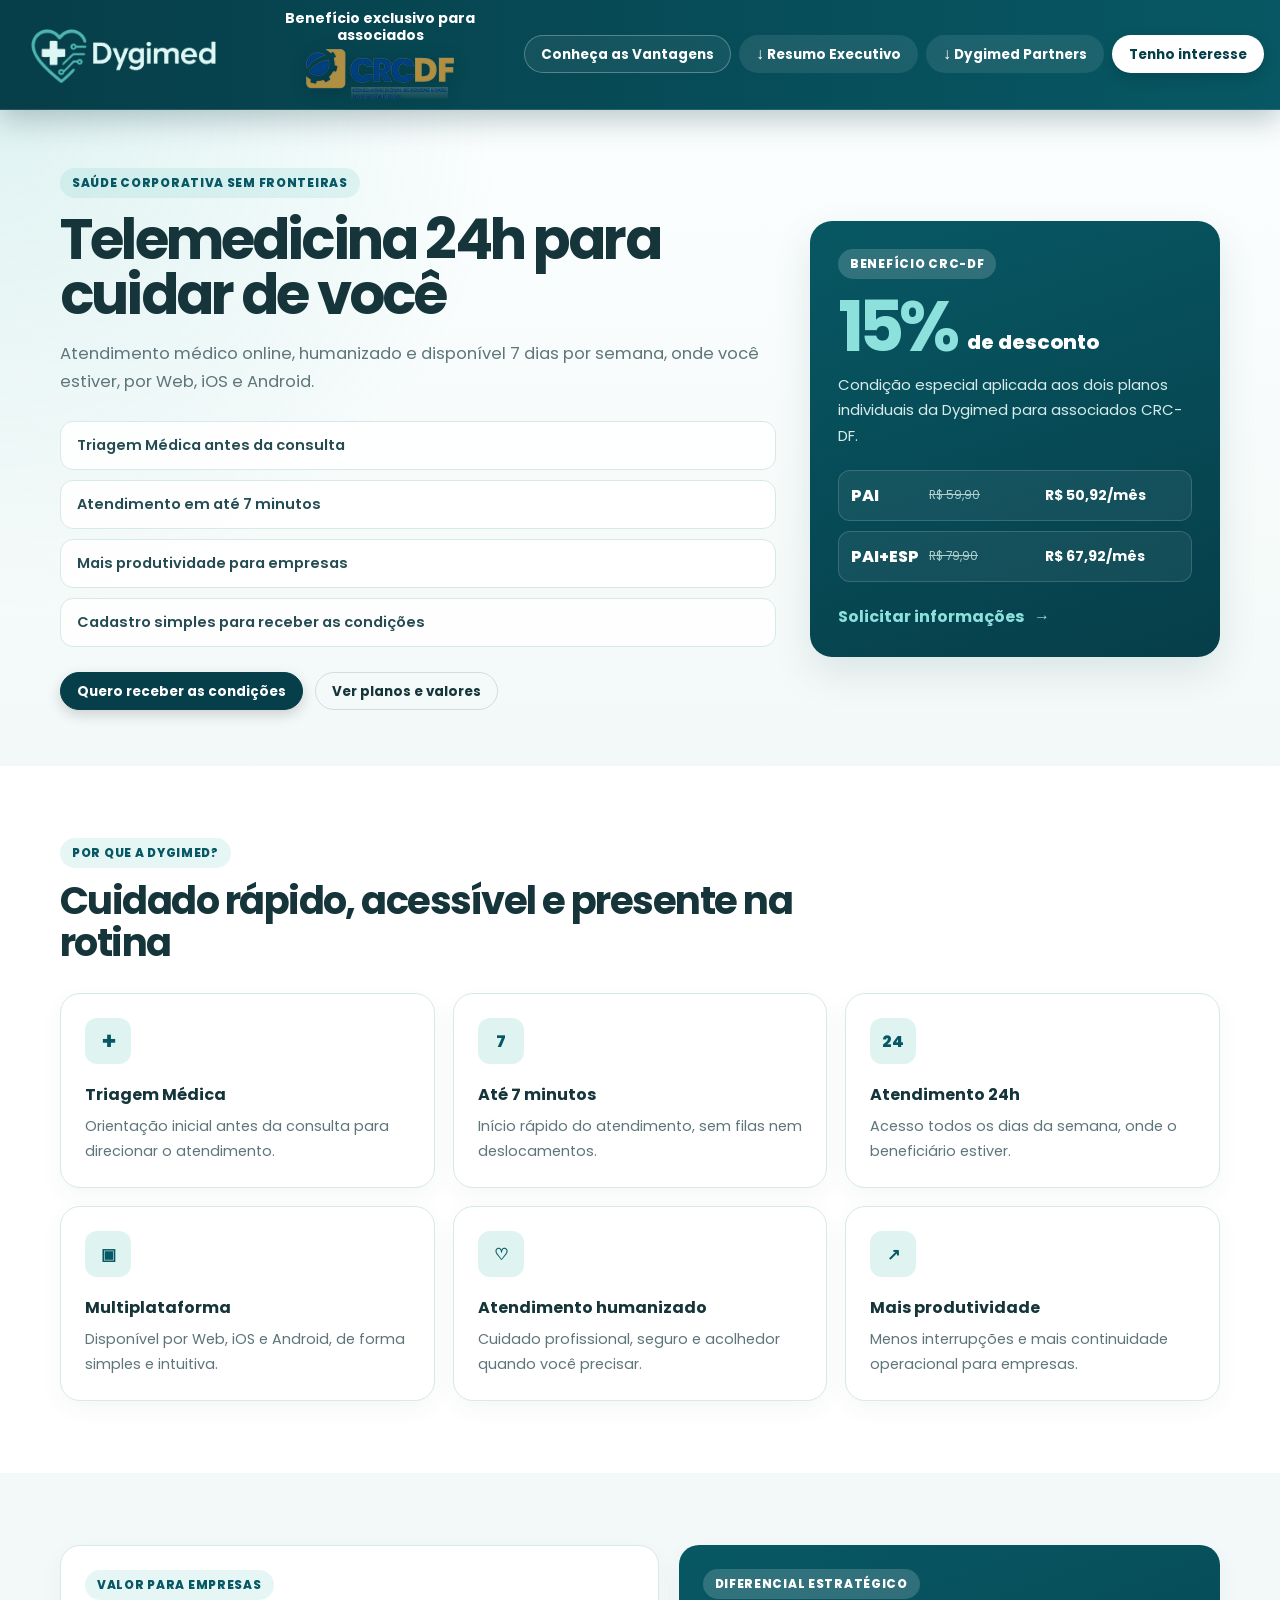
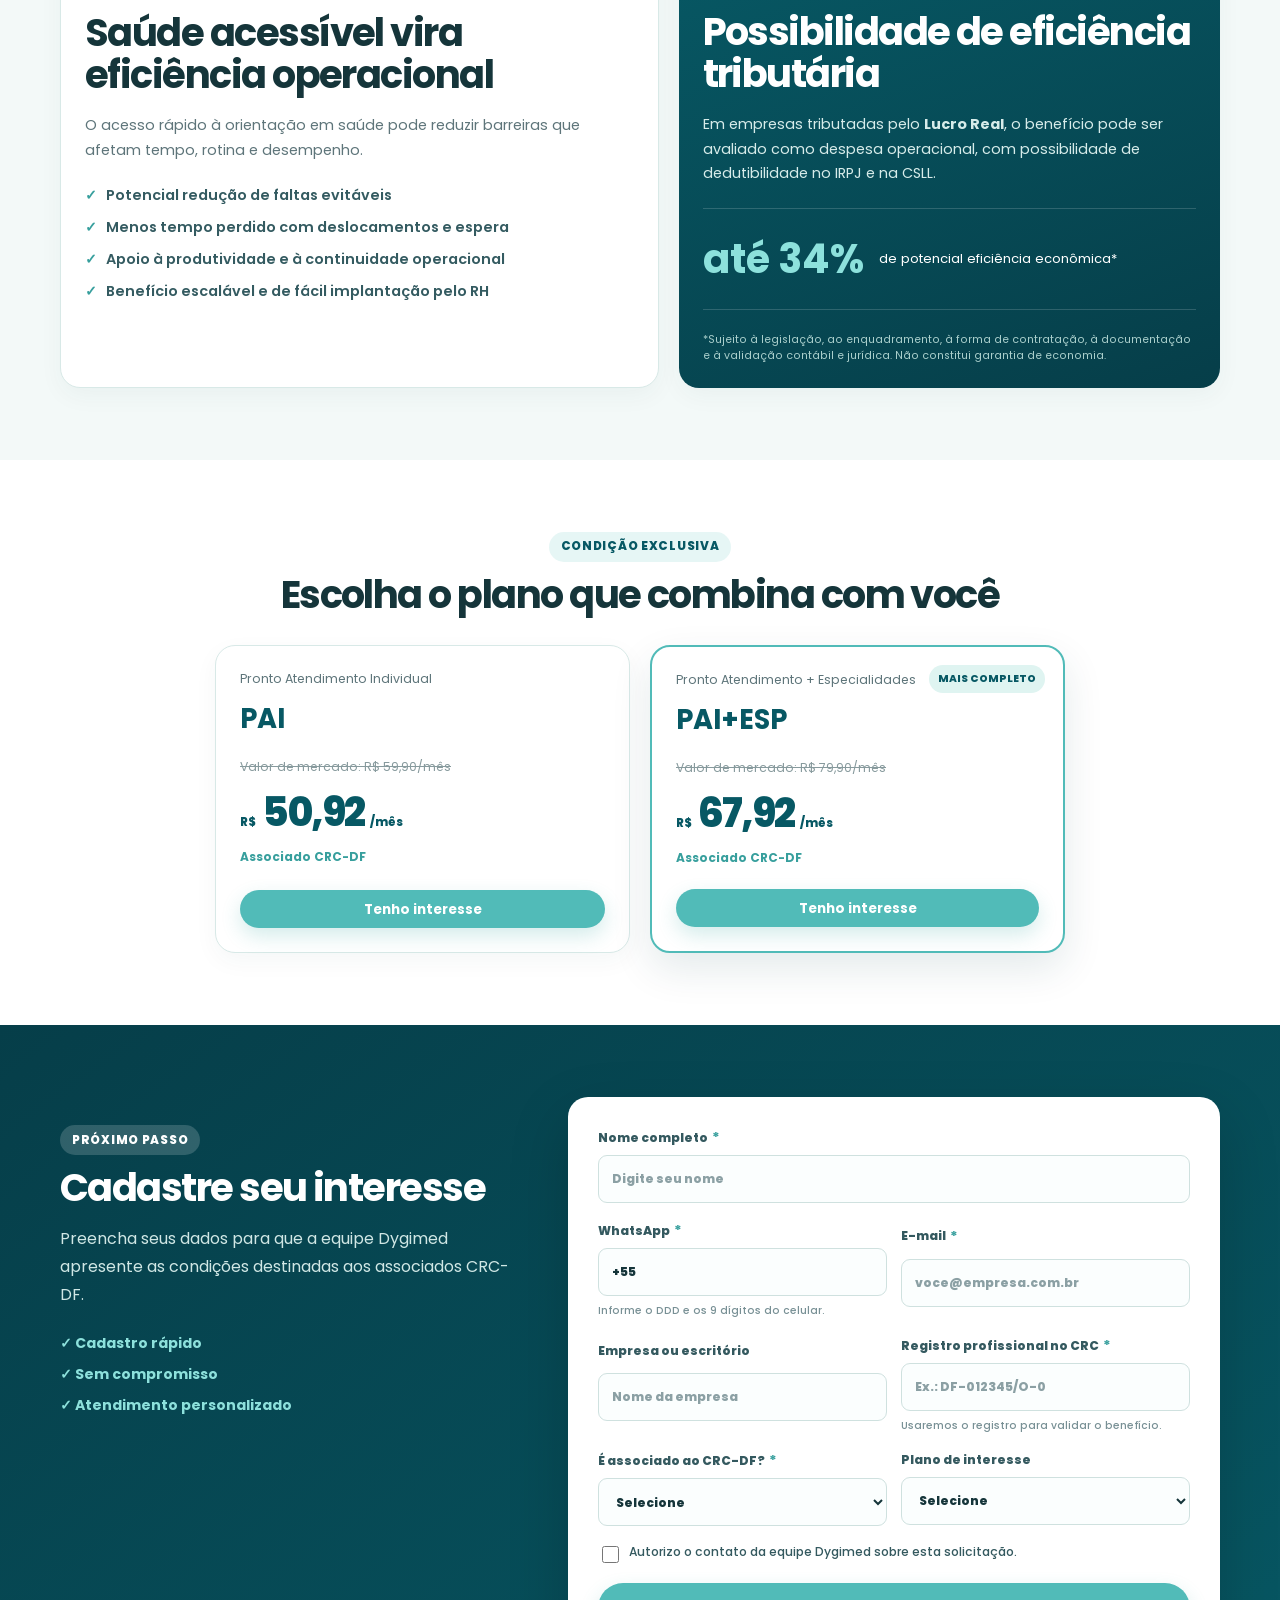
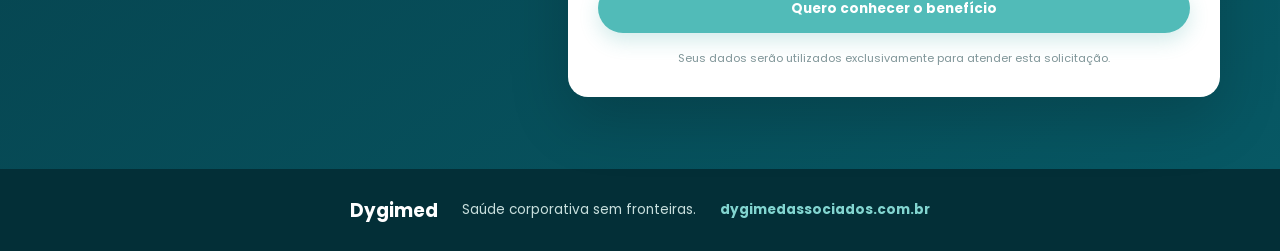
==== commit c03f1f15: "Update index.html" ====
--- a/index.html
+++ b/index.html
@@ -14,20 +14,20 @@
   <header class="topbar">
     <div class="topbar__inner">
       <a class="dygimed-logo" href="#inicio" aria-label="Dygimed - início">
-        <img src="assets/logo-dygimed-topo.png" alt="Dygimed" width="1015" height="321">
+        <img src="logo-dygimed-topo.png" alt="Dygimed" width="1015" height="321">
       </a>
 
       <div class="topbar__benefit" aria-label="Benefício exclusivo para associados do CRC-DF">
         <strong>Benefício exclusivo para associados</strong>
-        <img src="assets/logo-crcdf.webp" alt="CRC-DF — Conselho Regional de Contabilidade do Distrito Federal" width="300" height="100">
+        <img src="logo-crcdf.webp" alt="CRC-DF — Conselho Regional de Contabilidade do Distrito Federal" width="300" height="100">
       </div>
 
       <div class="topbar__actions">
         <a class="btn btn--ghost" href="#vantagens">Conheça as Vantagens</a>
-        <a class="btn btn--download" href="downloads/Resumo_Executivo_Dygimed_Assoc_CRC-DF.pdf" download="Resumo_Executivo_Dygimed_Assoc_CRC-DF.pdf" aria-label="Baixar o Resumo Executivo da Dygimed em PDF">
+        <a class="btn btn--download" href="Resumo_Executivo_Dygimed_Assoc_CRC-DF.pdf" download="Resumo_Executivo_Dygimed_Assoc_CRC-DF.pdf" aria-label="Baixar o Resumo Executivo da Dygimed em PDF">
           <span aria-hidden="true">↓</span> Resumo Executivo
         </a>
-        <a class="btn btn--download" href="downloads/Dygimed_Partners_Assoc_CRC-DF.pdf" download="Dygimed_Partners_Assoc_CRC-DF.pdf" aria-label="Baixar a apresentação Dygimed Partners em PDF">
+        <a class="btn btn--download" href="Dygimed_Partners_Assoc_CRC-DF.pdf" download="Dygimed_Partners_Assoc_CRC-DF.pdf" aria-label="Baixar a apresentação Dygimed Partners em PDF">
           <span aria-hidden="true">↓</span> Dygimed Partners
         </a>
         <a class="btn btn--primary" href="#cadastro">Tenho interesse</a>
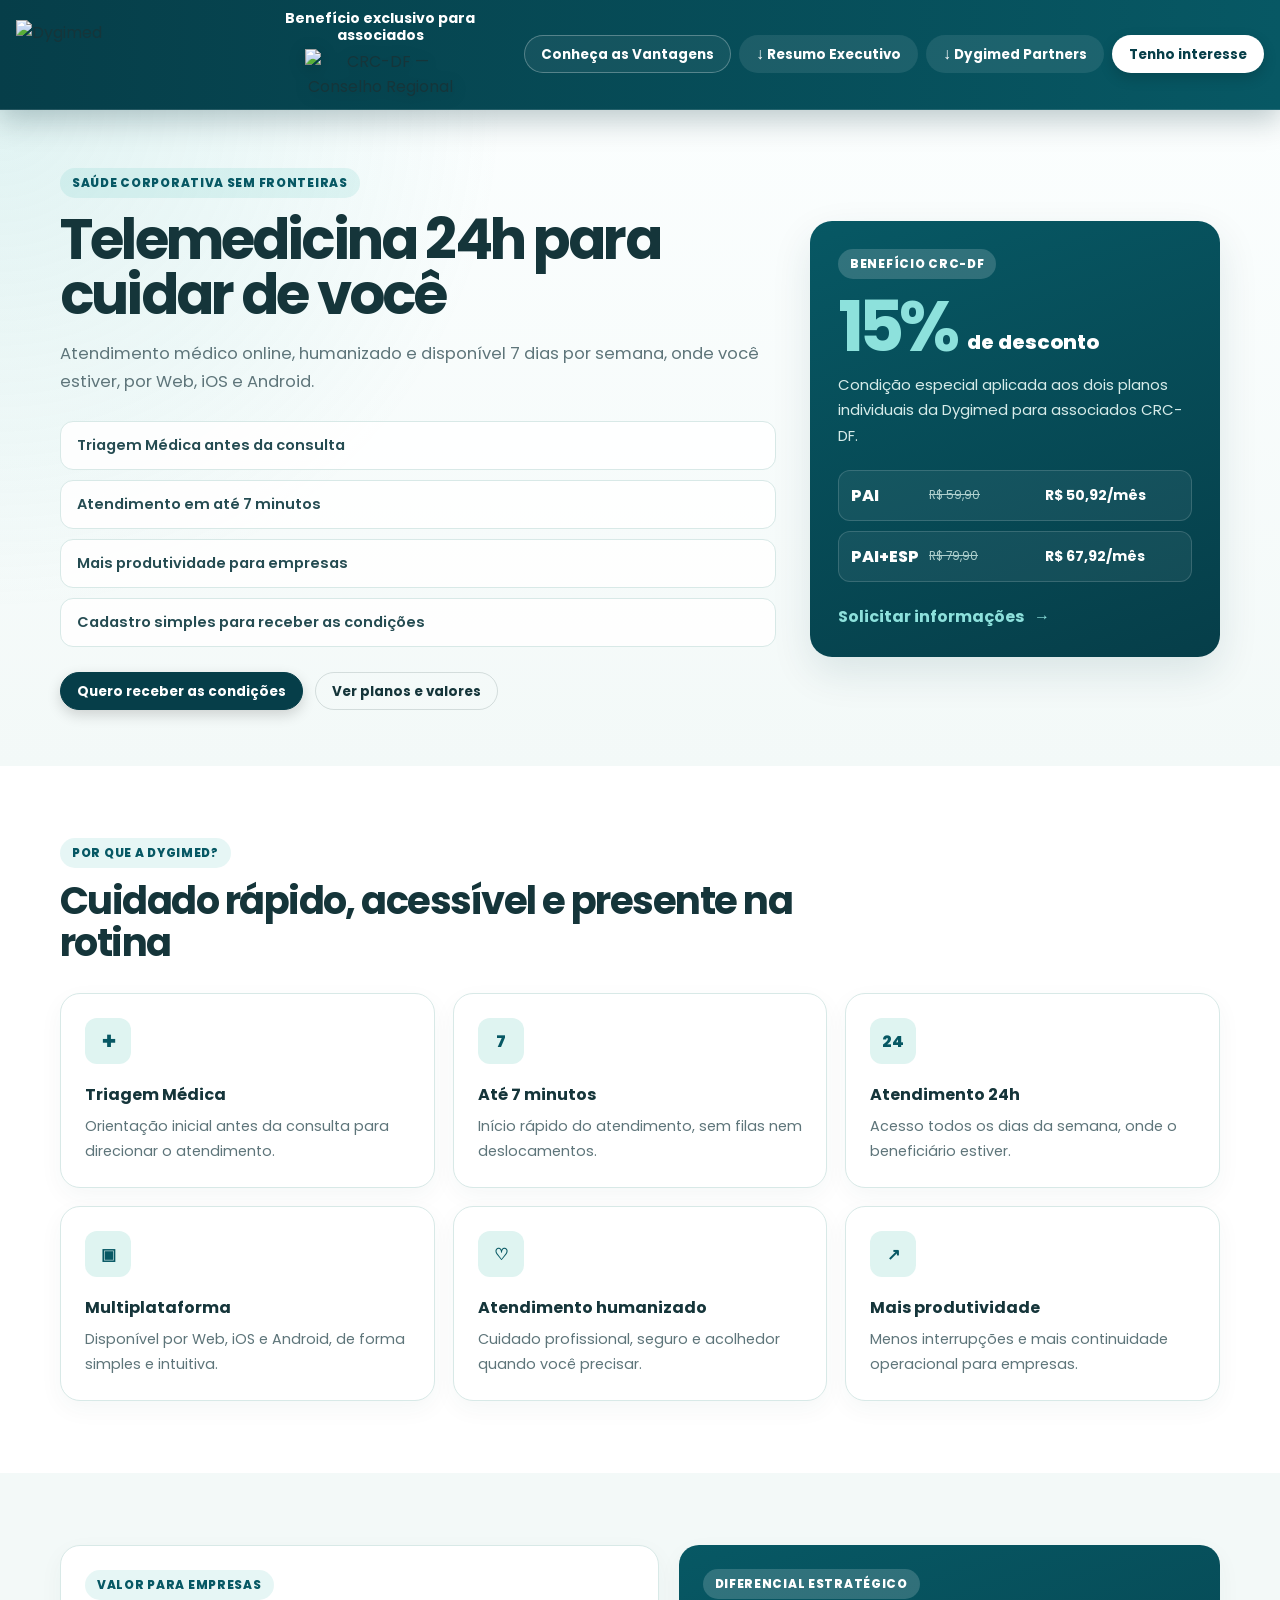
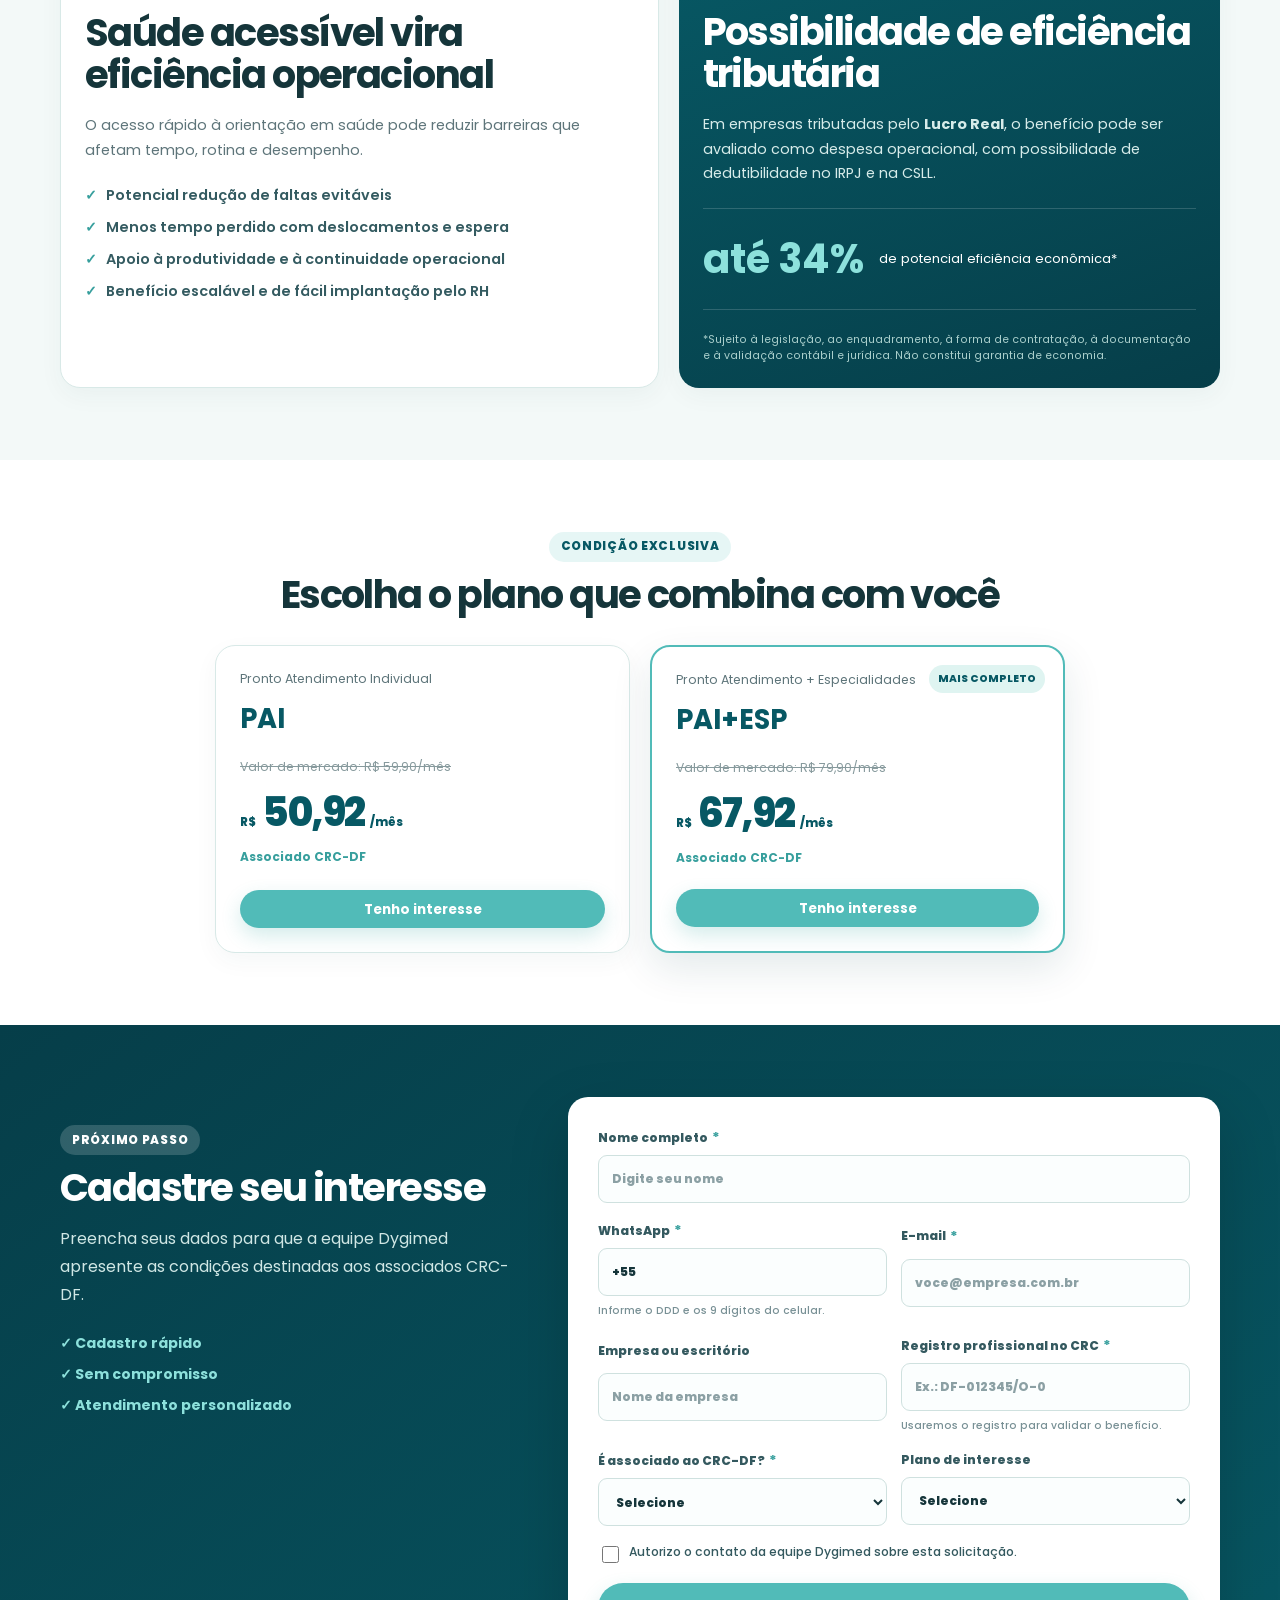
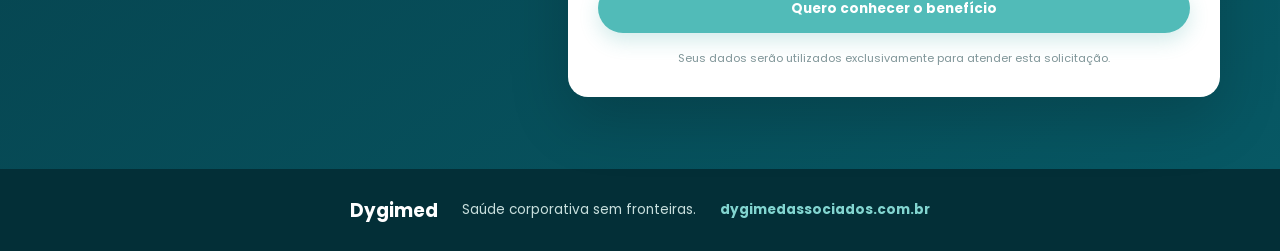
==== commit a016972b: "Add files via upload" ====
--- a/index.html
+++ b/index.html
@@ -14,20 +14,20 @@
   <header class="topbar">
     <div class="topbar__inner">
       <a class="dygimed-logo" href="#inicio" aria-label="Dygimed - início">
-        <img src="logo-dygimed-topo.png" alt="Dygimed" width="1015" height="321">
+        <img src="assets/logo-dygimed-topo.png" alt="Dygimed" width="1015" height="321">
       </a>
 
       <div class="topbar__benefit" aria-label="Benefício exclusivo para associados do CRC-DF">
         <strong>Benefício exclusivo para associados</strong>
-        <img src="logo-crcdf.webp" alt="CRC-DF — Conselho Regional de Contabilidade do Distrito Federal" width="300" height="100">
+        <img src="assets/logo-crcdf.webp" alt="CRC-DF — Conselho Regional de Contabilidade do Distrito Federal" width="300" height="100">
       </div>
 
       <div class="topbar__actions">
         <a class="btn btn--ghost" href="#vantagens">Conheça as Vantagens</a>
-        <a class="btn btn--download" href="Resumo_Executivo_Dygimed_Assoc_CRC-DF.pdf" download="Resumo_Executivo_Dygimed_Assoc_CRC-DF.pdf" aria-label="Baixar o Resumo Executivo da Dygimed em PDF">
+        <a class="btn btn--download" href="downloads/Resumo_Executivo_Dygimed_Assoc_CRC-DF.pdf" download="Resumo_Executivo_Dygimed_Assoc_CRC-DF.pdf" aria-label="Baixar o Resumo Executivo da Dygimed em PDF">
           <span aria-hidden="true">↓</span> Resumo Executivo
         </a>
-        <a class="btn btn--download" href="Dygimed_Partners_Assoc_CRC-DF.pdf" download="Dygimed_Partners_Assoc_CRC-DF.pdf" aria-label="Baixar a apresentação Dygimed Partners em PDF">
+        <a class="btn btn--download" href="downloads/Dygimed_Partners_Assoc_CRC-DF.pdf" download="Dygimed_Partners_Assoc_CRC-DF.pdf" aria-label="Baixar a apresentação Dygimed Partners em PDF">
           <span aria-hidden="true">↓</span> Dygimed Partners
         </a>
         <a class="btn btn--primary" href="#cadastro">Tenho interesse</a>
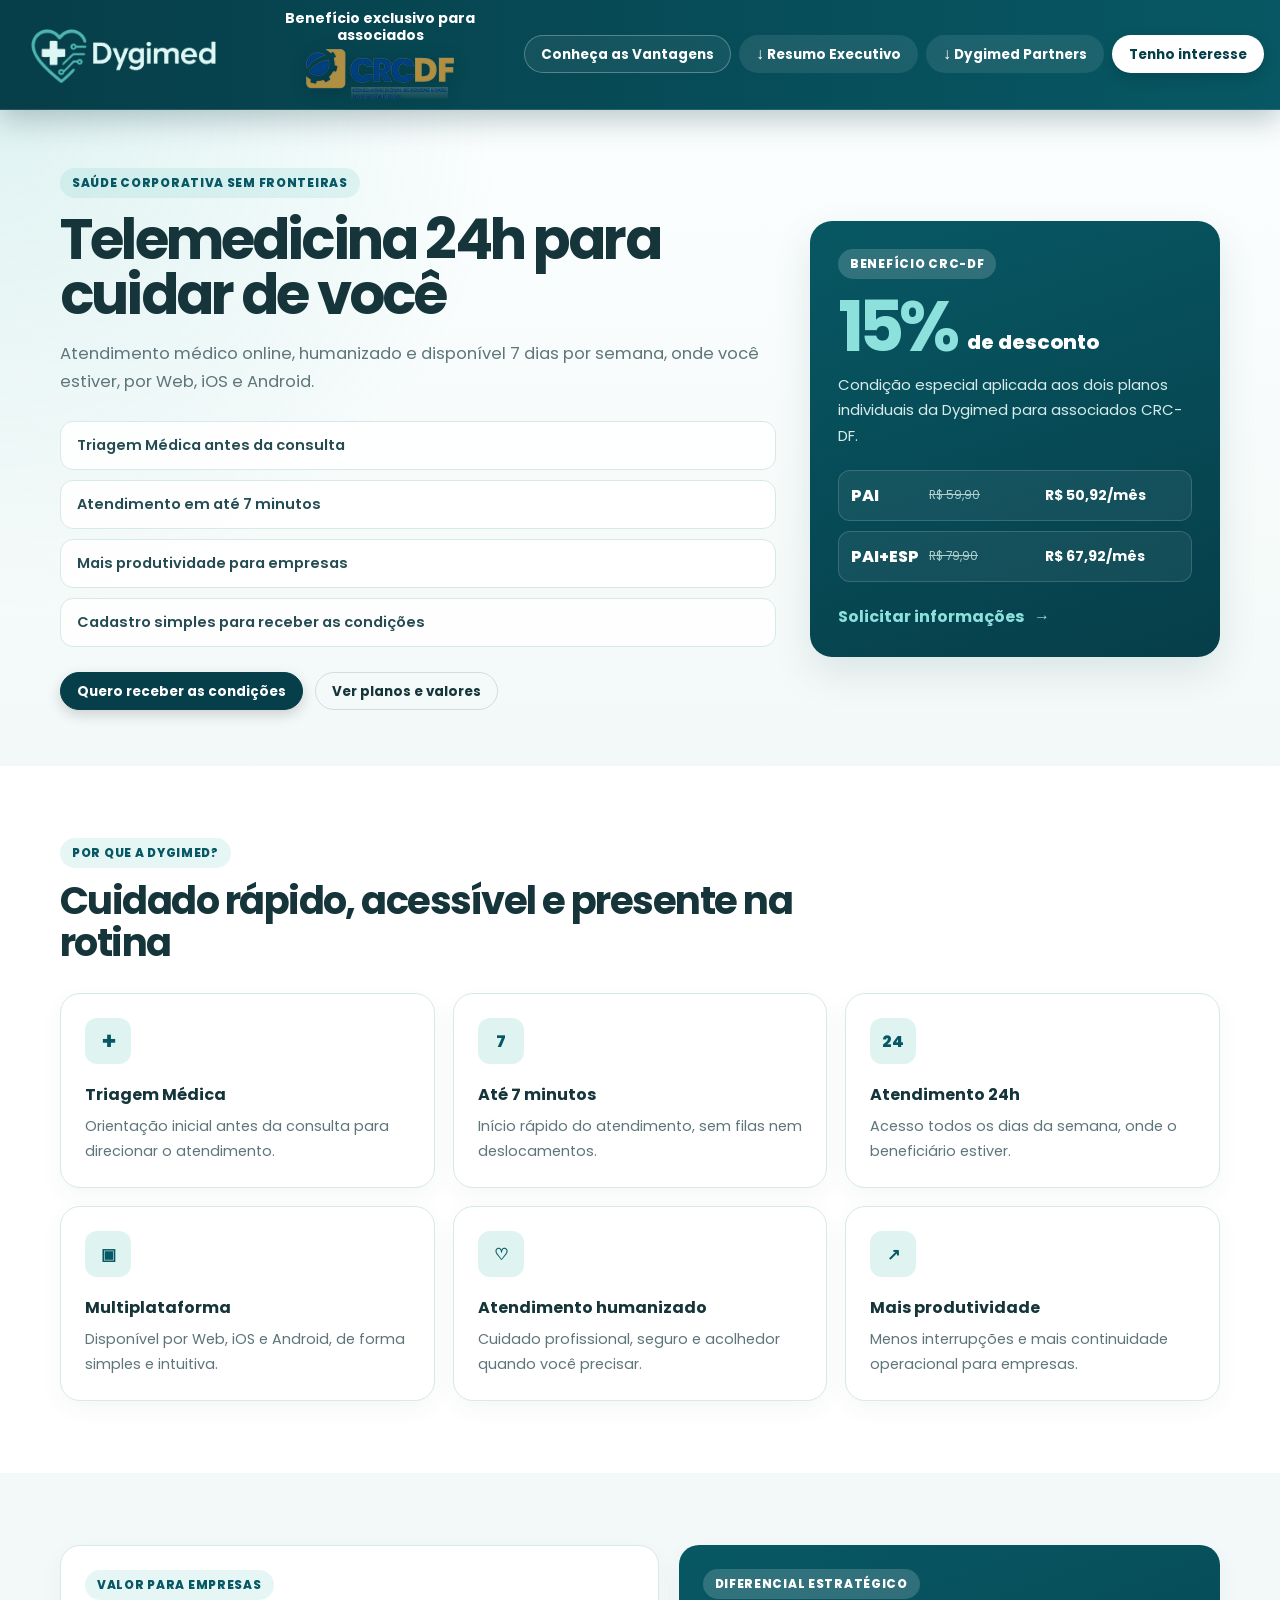
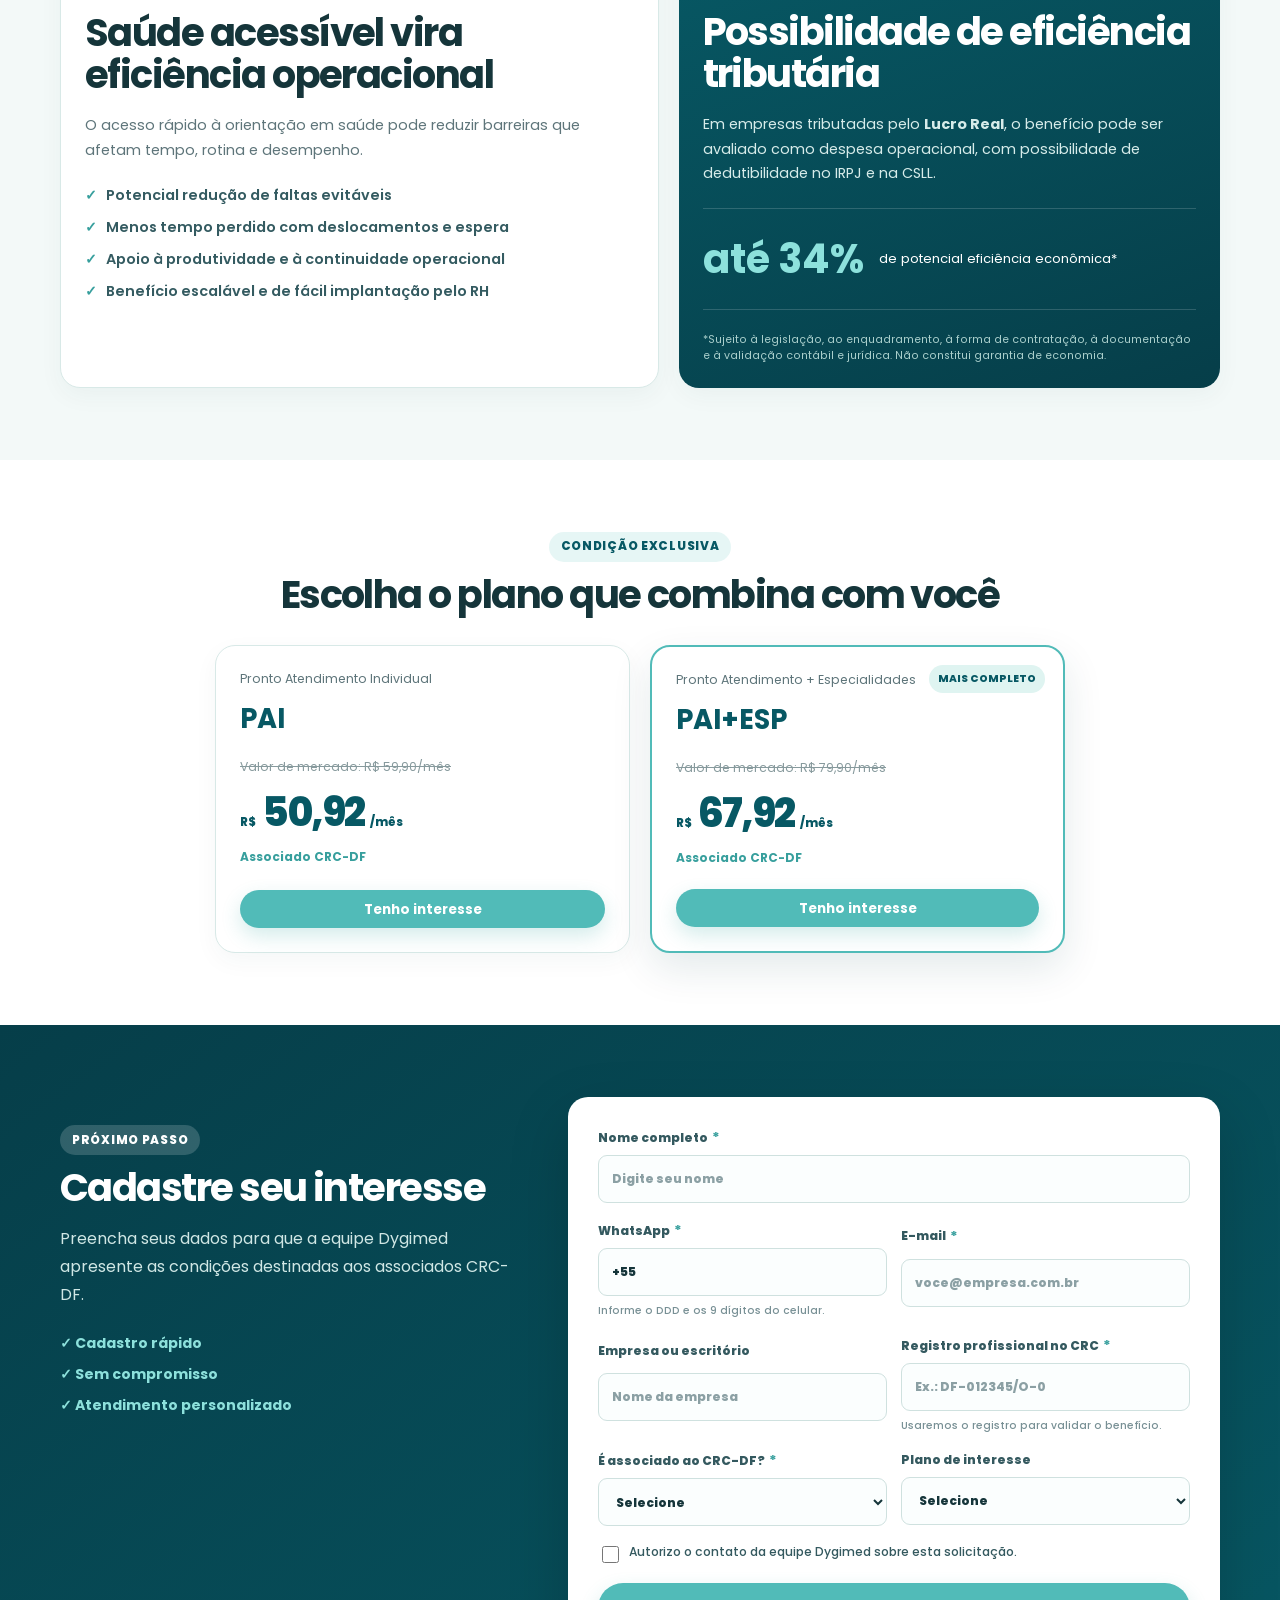
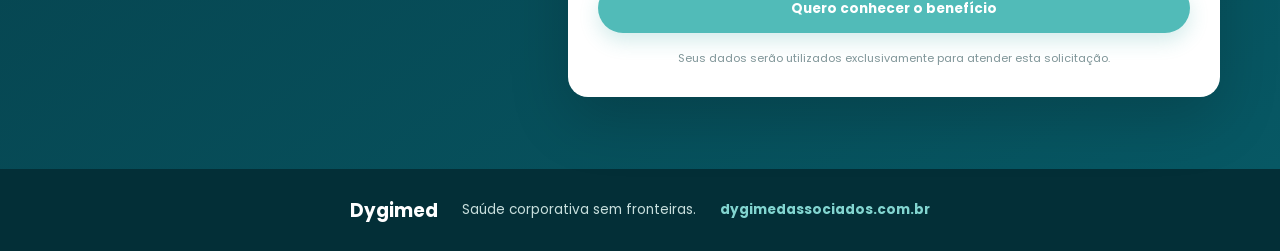
==== commit 98353eb8: "Update image source paths in index.html" ====
--- a/index.html
+++ b/index.html
@@ -14,12 +14,12 @@
   <header class="topbar">
     <div class="topbar__inner">
       <a class="dygimed-logo" href="#inicio" aria-label="Dygimed - início">
-        <img src="assets/logo-dygimed-topo.png" alt="Dygimed" width="1015" height="321">
+        <img src="logo-dygimed-topo.png" alt="Dygimed" width="1015" height="321">
       </a>
 
       <div class="topbar__benefit" aria-label="Benefício exclusivo para associados do CRC-DF">
         <strong>Benefício exclusivo para associados</strong>
-        <img src="assets/logo-crcdf.webp" alt="CRC-DF — Conselho Regional de Contabilidade do Distrito Federal" width="300" height="100">
+        <img src="logo-crcdf.webp" alt="CRC-DF — Conselho Regional de Contabilidade do Distrito Federal" width="300" height="100">
       </div>
 
       <div class="topbar__actions">
